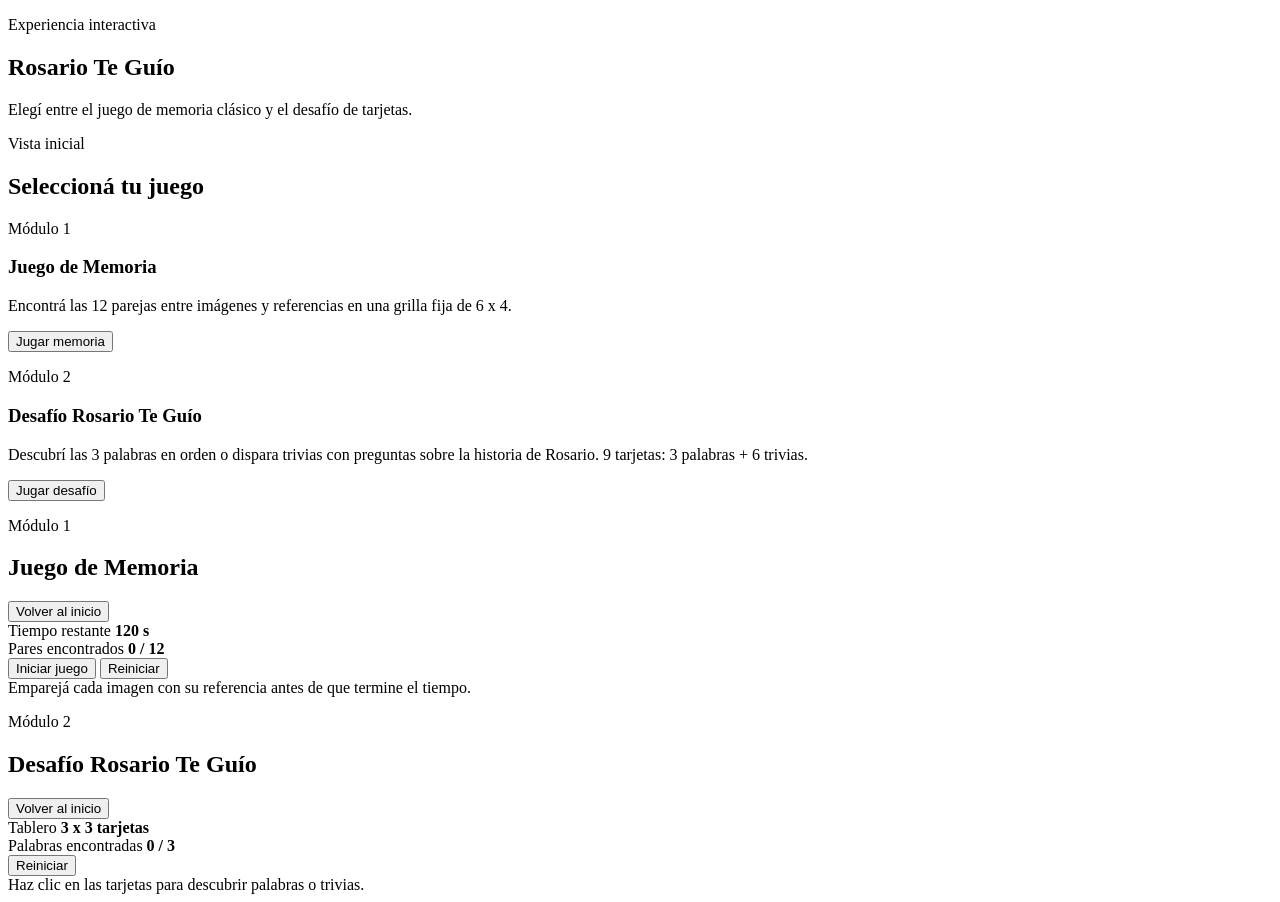
==== index.html @ 67d880b8 "Mini arreglo" ====
<!DOCTYPE html>
<html lang="es">
<head>
    <meta charset="UTF-8">
    <meta name="viewport" content="width=device-width, initial-scale=1.0">
    <meta
        name="description"
        content="Juego de memoria y desafio de trivias sobre Rosario para jugar desde la web o instalar como app."
    >
    <meta name="theme-color" content="#0b5ea8">
    <meta name="mobile-web-app-capable" content="yes">
    <meta name="apple-mobile-web-app-capable" content="yes">
    <meta name="apple-mobile-web-app-status-bar-style" content="default">
    <meta name="apple-mobile-web-app-title" content="Rosario Te Guio">
    <meta name="application-name" content="Rosario Te Guio">
    <meta name="msapplication-TileColor" content="#0b5ea8">
    <meta name="msapplication-TileImage" content="Favicon/ms-icon-144x144.png">
    <title>Rosario Te Guío | Juegos</title>
    <link rel="manifest" href="manifest.json">
    <link rel="icon" href="Favicon/favicon.ico" sizes="any">
    <link rel="icon" type="image/png" sizes="32x32" href="Favicon/favicon-32x32.png">
    <link rel="icon" type="image/png" sizes="16x16" href="Favicon/favicon-16x16.png">
    <link rel="icon" type="image/png" sizes="192x192" href="Favicon/android-icon-192x192.png">
    <link rel="apple-touch-icon" sizes="180x180" href="Favicon/apple-icon-180x180.png">
    <link rel="stylesheet" href="style.css">
</head>
<body>
    <main class="app-shell">
        <section class="hero">
            <p class="eyebrow">Experiencia interactiva</p>
            <h1>Rosario Te Guío</h1>
            <p class="hero-copy">
                Elegí entre el juego de memoria clásico y el desafío de tarjetas.
            </p>
        </section>

        <section id="home-view" class="view view--active" aria-labelledby="home-title">
            <div class="section-heading">
                <div>
                    <p class="section-kicker">Vista inicial</p>
                    <h2 id="home-title">Seleccioná tu juego</h2>
                </div>
            </div>

            <div class="mode-grid">
                <article class="mode-card">
                    <p class="mode-card__tag">Módulo 1</p>
                    <h3>Juego de Memoria</h3>
                    <p>
                        Encontrá las 12 parejas entre imágenes y referencias en una grilla fija de 6 x 4.
                    </p>
                    <button class="primary-button" type="button" data-open-view="memory-view">
                        Jugar memoria
                    </button>
                </article>

                <article class="mode-card mode-card--accent">
                    <p class="mode-card__tag">Módulo 2</p>
                    <h3>Desafío Rosario Te Guío</h3>
                    <p>
                        Descubrí las 3 palabras en orden o dispara trivias con preguntas sobre la historia
                        de Rosario. 9 tarjetas: 3 palabras + 6 trivias.
                    </p>
                    <button class="primary-button" type="button" data-open-view="challenge-view">
                        Jugar desafío
                    </button>
                </article>
            </div>
        </section>

        <section id="memory-view" class="view" aria-labelledby="memory-title">
            <div class="section-heading">
                <div>
                    <p class="section-kicker">Módulo 1</p>
                    <h2 id="memory-title">Juego de Memoria</h2>
                </div>
                <button class="ghost-button" type="button" data-open-view="home-view">
                    Volver al inicio
                </button>
            </div>

            <div class="panel panel--status">
                <div class="status-chip">
                    <span>Tiempo restante</span>
                    <strong id="memory-time">120 s</strong>
                </div>
                <div class="status-chip">
                    <span>Pares encontrados</span>
                    <strong id="memory-progress">0 / 12</strong>
                </div>
                <div class="action-row">
                    <button id="memory-start-btn" class="primary-button" type="button">Iniciar juego</button>
                    <button id="memory-reset-btn" class="secondary-button" type="button">Reiniciar</button>
                </div>
            </div>

            <div id="memory-feedback" class="notice notice--neutral" aria-live="polite">
                Emparejá cada imagen con su referencia antes de que termine el tiempo.
            </div>

            <div id="memory-board" class="board board--memory" aria-live="polite"></div>
        </section>

        <section id="challenge-view" class="view" aria-labelledby="challenge-title">
            <div class="section-heading">
                <div>
                    <p class="section-kicker">Módulo 2</p>
                    <h2 id="challenge-title">Desafío Rosario Te Guío</h2>
                </div>
                <button class="ghost-button" type="button" data-open-view="home-view">
                    Volver al inicio
                </button>
            </div>

            <div class="panel panel--status">
                <div class="status-chip">
                    <span>Tablero</span>
                    <strong>3 x 3 tarjetas</strong>
                </div>
                <div class="status-chip">
                    <span>Palabras encontradas</span>
                    <strong id="challenge-word-count">0 / 3</strong>
                </div>
                <div class="action-row">
                    <button id="challenge-reset-btn" class="secondary-button" type="button">Reiniciar</button>
                </div>
            </div>

            <div id="challenge-feedback" class="notice notice--neutral" aria-live="polite">
                Haz clic en las tarjetas para descubrir palabras o trivias.
            </div>

            <div id="challenge-board" class="board board--challenge" aria-live="polite"></div>
        </section>
    </main>

    <script src="script.js"></script>
</body>
</html>
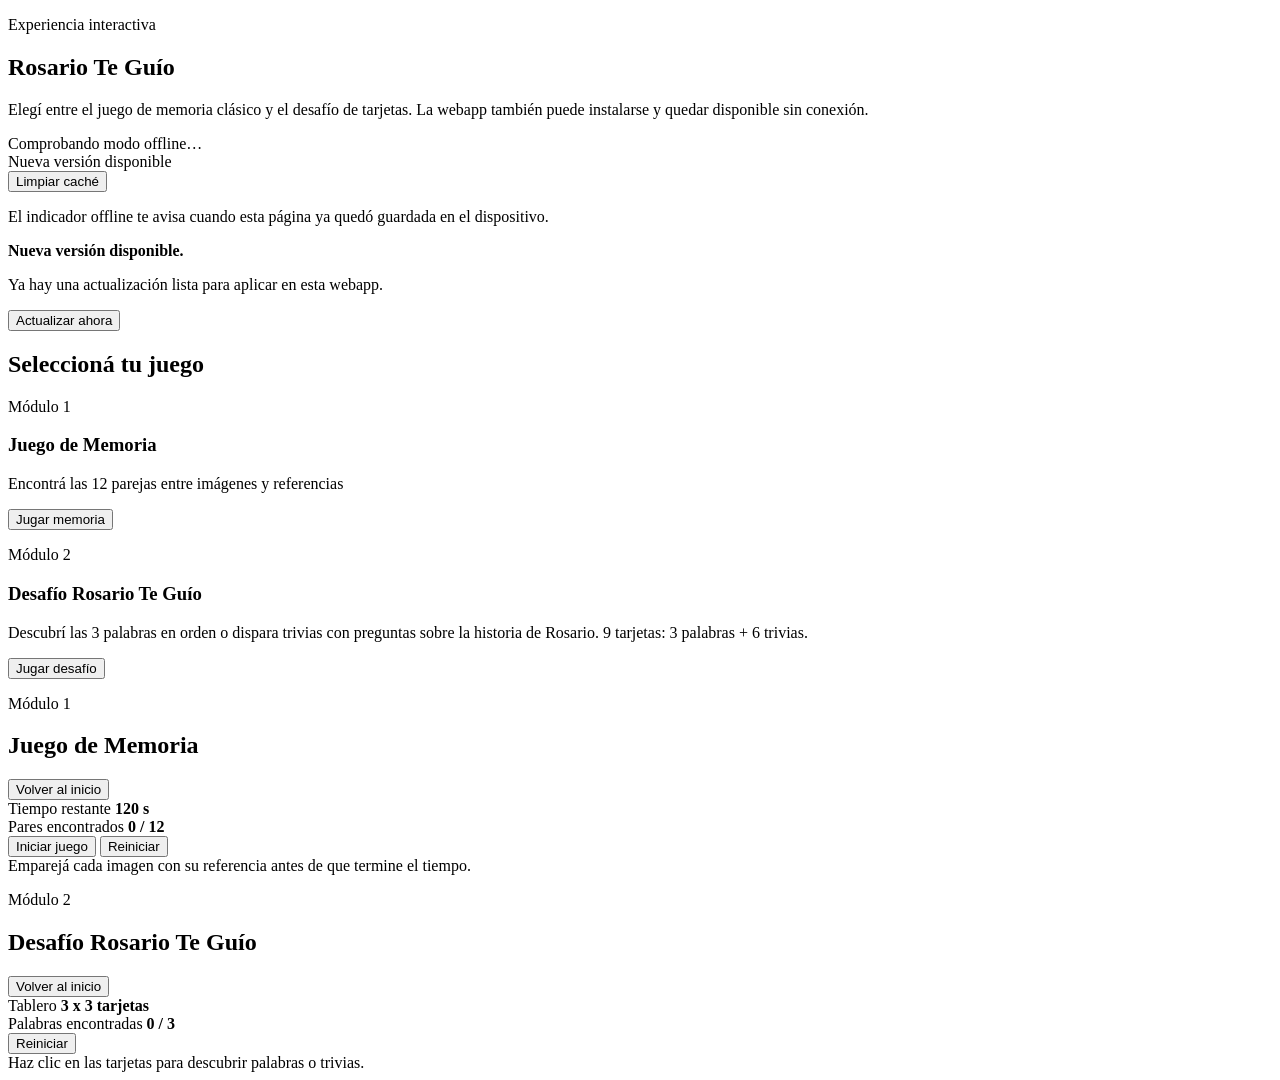
==== commit dc3f8555: ""Vista inicial" eliminado + (sw +1)" ====
--- a/index.html
+++ b/index.html
@@ -5,23 +5,22 @@
     <meta name="viewport" content="width=device-width, initial-scale=1.0">
     <meta
         name="description"
-        content="Juego de memoria y desafio de trivias sobre Rosario para jugar desde la web o instalar como app."
+        content="Juego de memoria y desafío de trivias sobre Rosario para jugar desde la web o instalar como app."
     >
     <meta name="theme-color" content="#0b5ea8">
     <meta name="mobile-web-app-capable" content="yes">
     <meta name="apple-mobile-web-app-capable" content="yes">
     <meta name="apple-mobile-web-app-status-bar-style" content="default">
-    <meta name="apple-mobile-web-app-title" content="Rosario Te Guio">
-    <meta name="application-name" content="Rosario Te Guio">
+    <meta name="apple-mobile-web-app-title" content="Rosario Te Guío">
+    <meta name="application-name" content="Rosario Te Guío">
     <meta name="msapplication-TileColor" content="#0b5ea8">
-    <meta name="msapplication-TileImage" content="Favicon/ms-icon-144x144.png">
+    <meta name="msapplication-TileImage" content="android-chrome-192x192.png">
     <title>Rosario Te Guío | Juegos</title>
     <link rel="manifest" href="manifest.json">
-    <link rel="icon" href="Favicon/favicon.ico" sizes="any">
-    <link rel="icon" type="image/png" sizes="32x32" href="Favicon/favicon-32x32.png">
-    <link rel="icon" type="image/png" sizes="16x16" href="Favicon/favicon-16x16.png">
-    <link rel="icon" type="image/png" sizes="192x192" href="Favicon/android-icon-192x192.png">
-    <link rel="apple-touch-icon" sizes="180x180" href="Favicon/apple-icon-180x180.png">
+    <link rel="icon" href="favicon.ico" sizes="any">
+    <link rel="icon" type="image/png" sizes="192x192" href="android-chrome-192x192.png">
+    <link rel="icon" type="image/png" sizes="512x512" href="android-chrome-512x512.png">
+    <link rel="apple-touch-icon" sizes="180x180" href="apple-touch-icon.png">
     <link rel="stylesheet" href="style.css">
 </head>
 <body>
@@ -31,13 +30,50 @@
             <h1>Rosario Te Guío</h1>
             <p class="hero-copy">
                 Elegí entre el juego de memoria clásico y el desafío de tarjetas.
+                La webapp también puede instalarse y quedar disponible sin conexión.
+            </p>
+
+            <div class="hero-toolbar">
+                <div class="status-pills" aria-live="polite">
+                    <div id="offline-status" class="status-pill status-pill--pending">
+                        <span class="status-pill__icon" aria-hidden="true"></span>
+                        <span id="offline-status-label">Comprobando modo offline…</span>
+                    </div>
+                    <div id="update-status" class="status-pill status-pill--neutral is-hidden">
+                        <span class="status-pill__icon" aria-hidden="true"></span>
+                        <span id="update-status-label">Nueva versión disponible</span>
+                    </div>
+                </div>
+
+                <div class="hero-actions">
+                    <button id="clear-cache-btn" class="ghost-button" type="button">
+                        Limpiar caché
+                    </button>
+                </div>
+            </div>
+
+            <p id="cache-feedback" class="hero-actions__hint" aria-live="polite">
+                El indicador offline te avisa cuando esta página ya quedó guardada en el dispositivo.
             </p>
         </section>
+
+        <div id="update-banner" class="notice notice--warning is-hidden" aria-live="polite">
+            <div class="update-banner__body">
+                <strong id="update-banner-title">Nueva versión disponible.</strong>
+                <p id="update-banner-text">
+                    Ya hay una actualización lista para aplicar en esta webapp.
+                </p>
+            </div>
+            <div class="update-banner__actions">
+                <button id="update-app-btn" class="secondary-button" type="button">
+                    Actualizar ahora
+                </button>
+            </div>
+        </div>
 
         <section id="home-view" class="view view--active" aria-labelledby="home-title">
             <div class="section-heading">
                 <div>
-                    <p class="section-kicker">Vista inicial</p>
                     <h2 id="home-title">Seleccioná tu juego</h2>
                 </div>
             </div>
@@ -47,7 +83,7 @@
                     <p class="mode-card__tag">Módulo 1</p>
                     <h3>Juego de Memoria</h3>
                     <p>
-                        Encontrá las 12 parejas entre imágenes y referencias en una grilla fija de 6 x 4.
+                        Encontrá las 12 parejas entre imágenes y referencias
                     </p>
                     <button class="primary-button" type="button" data-open-view="memory-view">
                         Jugar memoria
@@ -136,4 +172,4 @@
 
     <script src="script.js"></script>
 </body>
-</html>+</html>
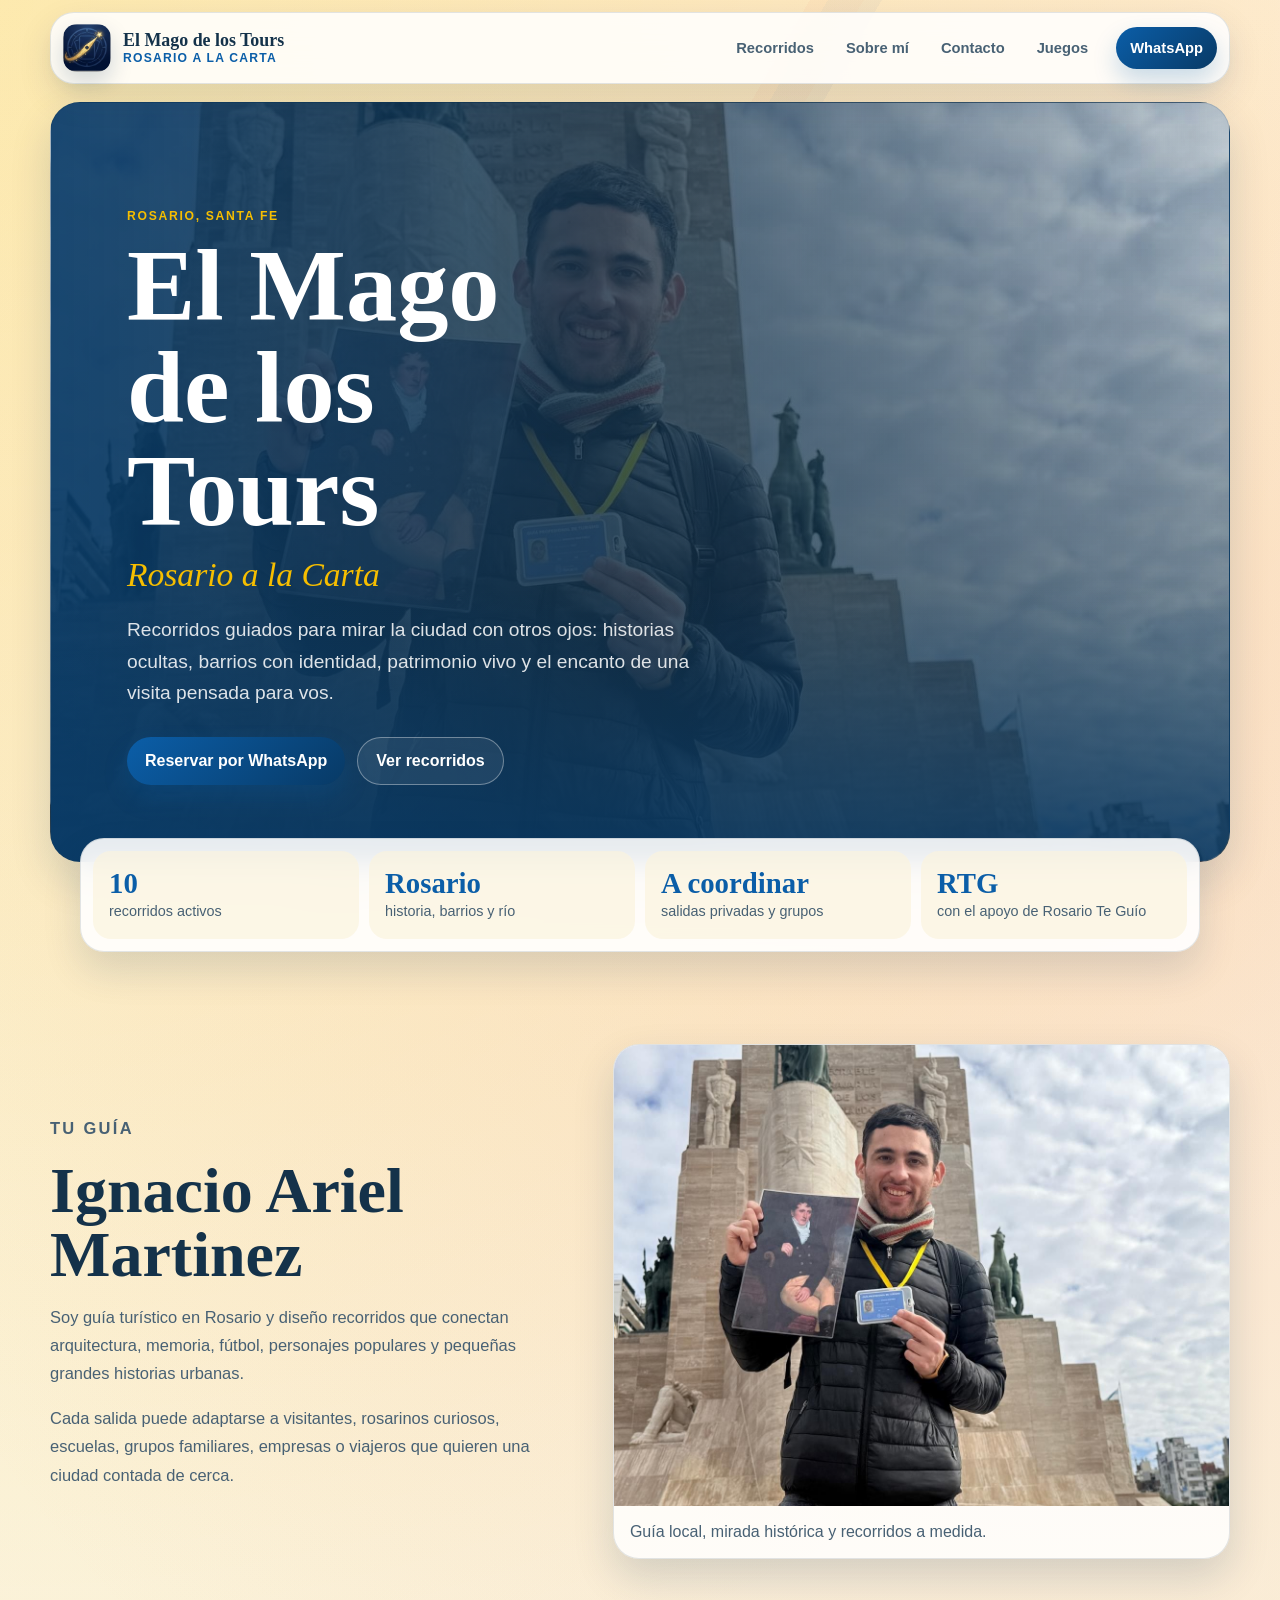
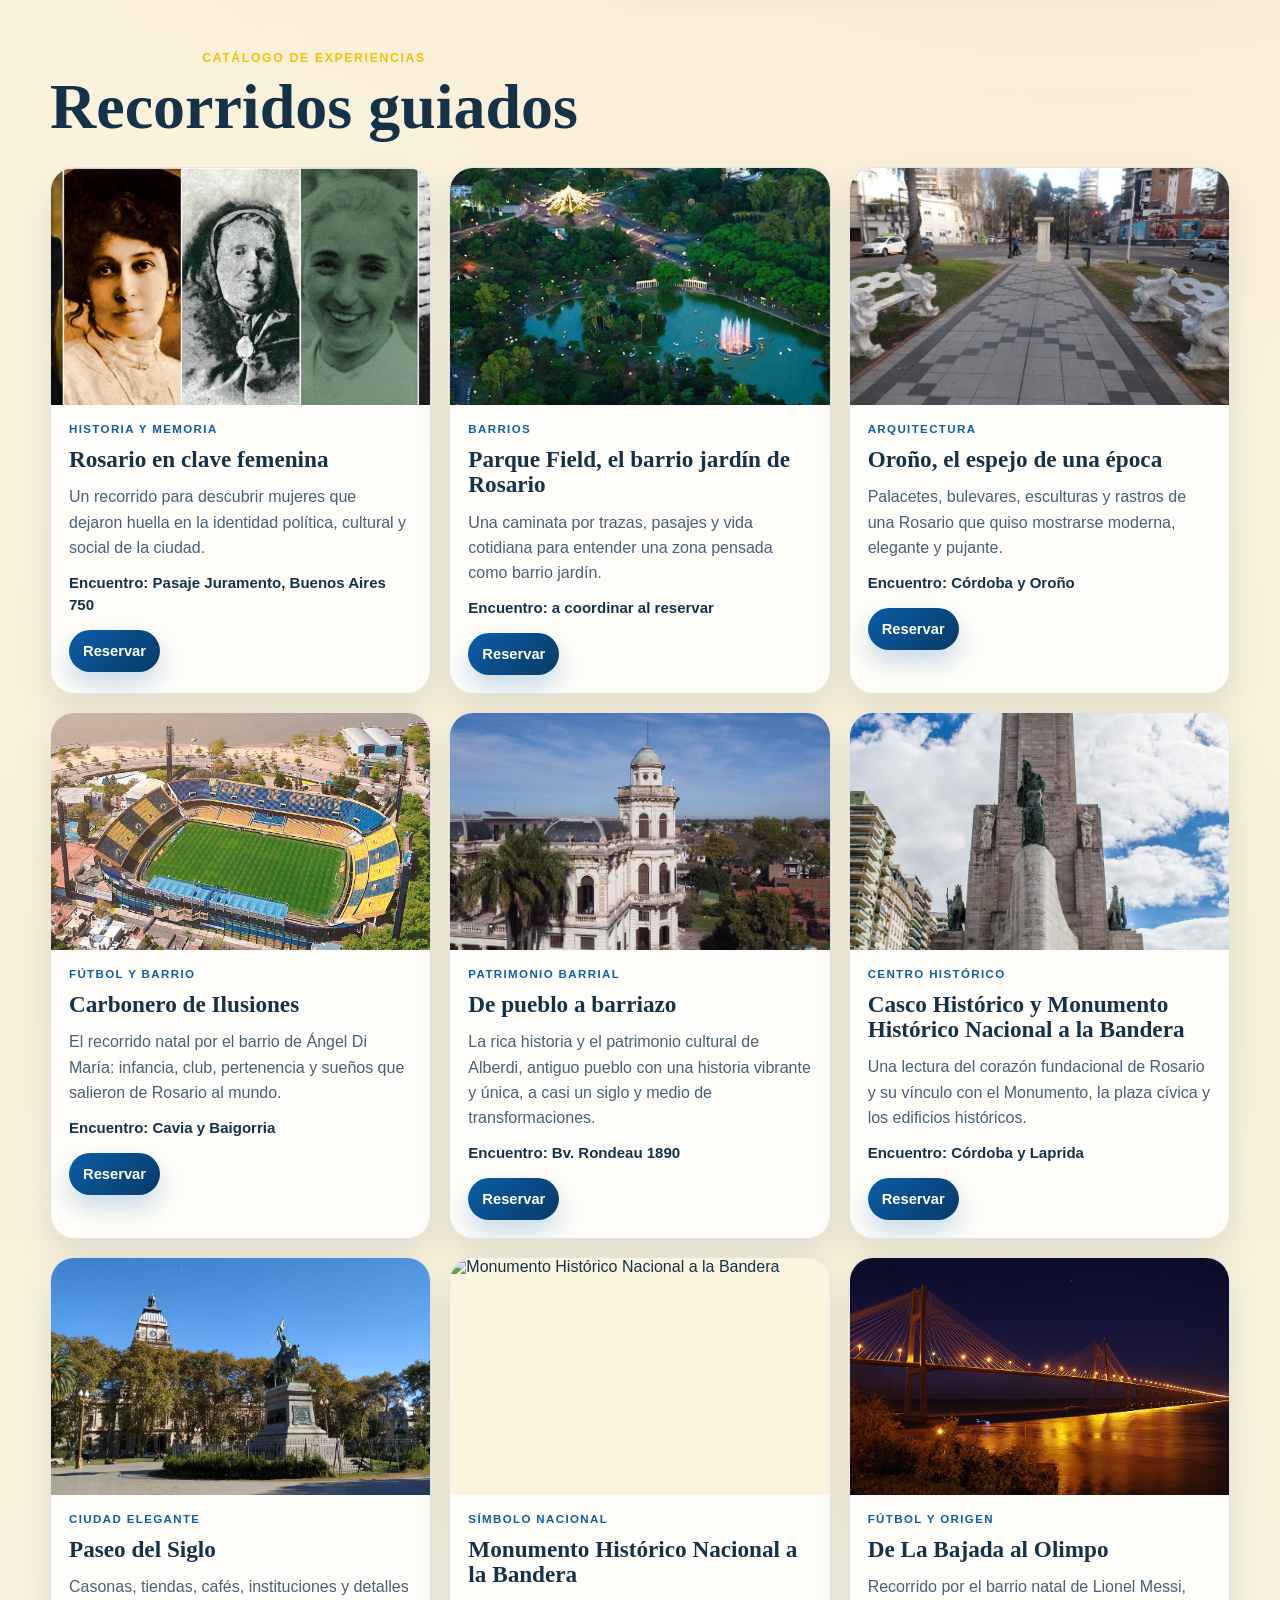
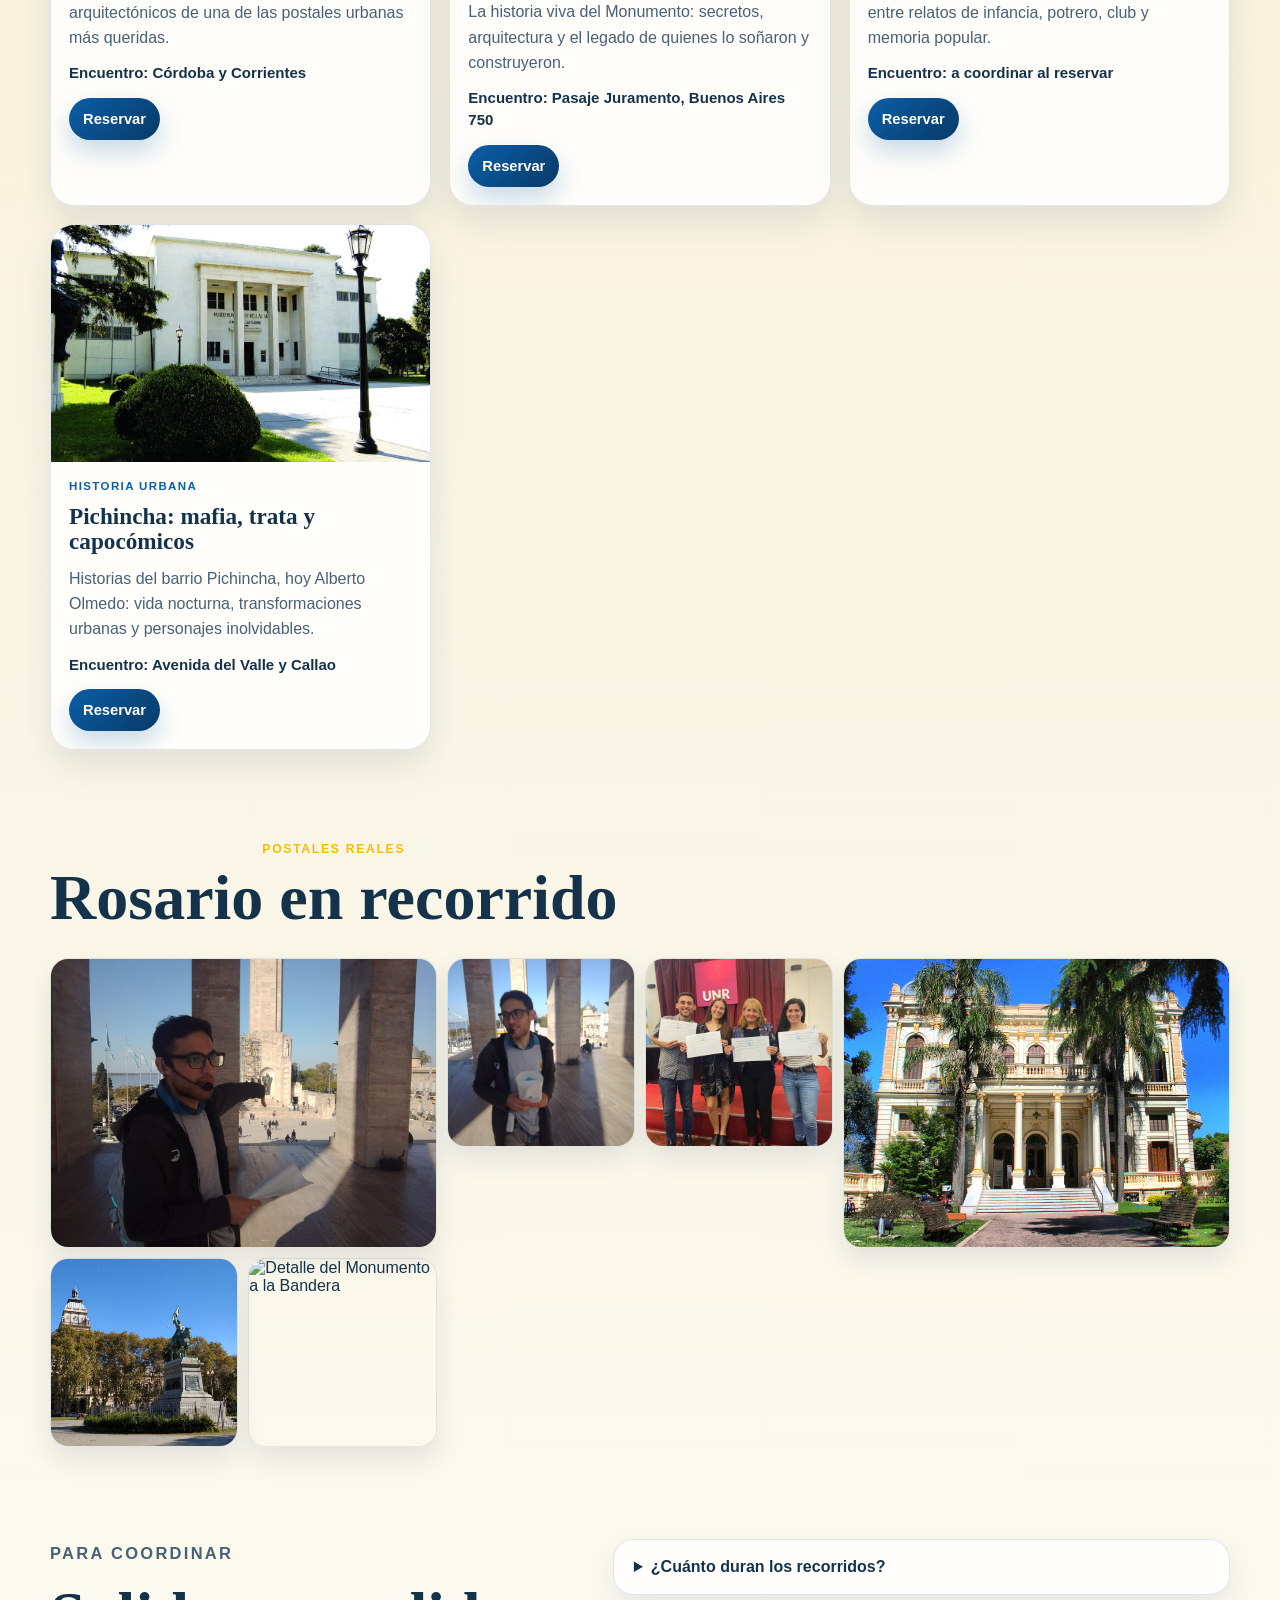
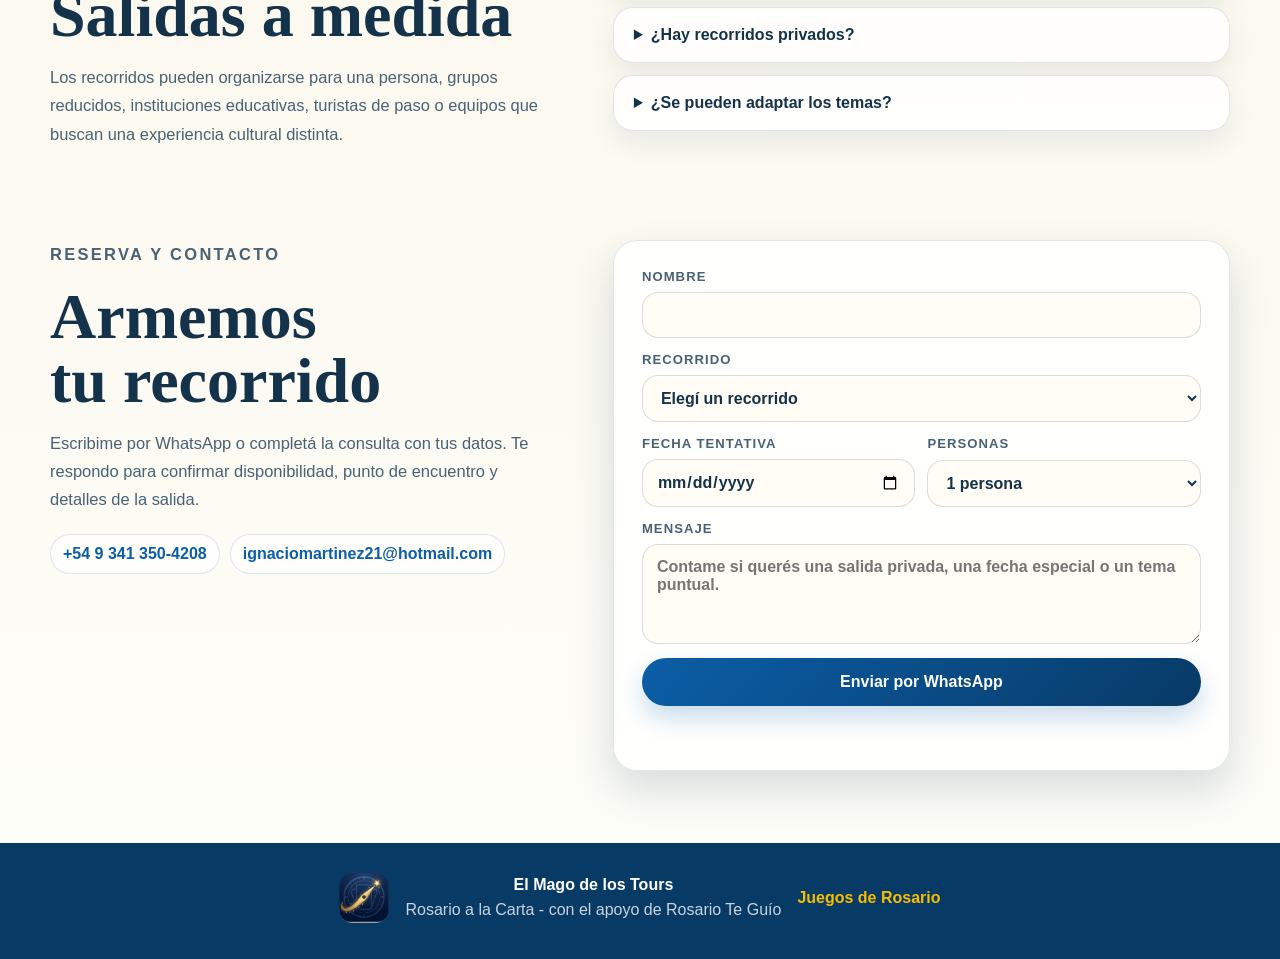
==== commit 904ea778: "Página de recorridos" ====
--- a/index.html
+++ b/index.html
@@ -5,171 +5,367 @@
     <meta name="viewport" content="width=device-width, initial-scale=1.0">
     <meta
         name="description"
-        content="Juego de memoria y desafío de trivias sobre Rosario para jugar desde la web o instalar como app."
+        content="Recorridos guiados por Rosario con Ignacio Ariel Martinez. Historia, barrios, Monumento a la Bandera y experiencias a la carta."
     >
     <meta name="theme-color" content="#0b5ea8">
-    <meta name="mobile-web-app-capable" content="yes">
-    <meta name="apple-mobile-web-app-capable" content="yes">
-    <meta name="apple-mobile-web-app-status-bar-style" content="default">
-    <meta name="apple-mobile-web-app-title" content="Rosario Te Guío">
-    <meta name="application-name" content="Rosario Te Guío">
-    <meta name="msapplication-TileColor" content="#0b5ea8">
-    <meta name="msapplication-TileImage" content="android-chrome-192x192.png">
-    <title>Rosario Te Guío | Juegos</title>
-    <link rel="manifest" href="manifest.json">
+    <meta name="application-name" content="El Mago de los Tours">
+    <meta name="apple-mobile-web-app-title" content="El Mago de los Tours">
+    <title>El Mago de los Tours | Rosario a la Carta</title>
     <link rel="icon" href="favicon.ico" sizes="any">
     <link rel="icon" type="image/png" sizes="192x192" href="android-chrome-192x192.png">
     <link rel="icon" type="image/png" sizes="512x512" href="android-chrome-512x512.png">
     <link rel="apple-touch-icon" sizes="180x180" href="apple-touch-icon.png">
     <link rel="stylesheet" href="style.css">
 </head>
-<body>
-    <main class="app-shell">
-        <section class="hero">
-            <p class="eyebrow">Experiencia interactiva</p>
-            <h1>Rosario Te Guío</h1>
-            <p class="hero-copy">
-                Elegí entre el juego de memoria clásico y el desafío de tarjetas.
-                La webapp también puede instalarse y quedar disponible sin conexión.
-            </p>
-
-            <div class="hero-toolbar">
-                <div class="status-pills" aria-live="polite">
-                    <div id="offline-status" class="status-pill status-pill--pending">
-                        <span class="status-pill__icon" aria-hidden="true"></span>
-                        <span id="offline-status-label">Comprobando modo offline…</span>
-                    </div>
-                    <div id="update-status" class="status-pill status-pill--neutral is-hidden">
-                        <span class="status-pill__icon" aria-hidden="true"></span>
-                        <span id="update-status-label">Nueva versión disponible</span>
-                    </div>
+<body class="tour-site">
+    <header class="site-header" id="inicio">
+        <a class="brand-mark" href="#inicio" aria-label="El Mago de los Tours">
+            <img src="Logos/LogoGemini.png" alt="">
+            <span>
+                <strong>El Mago de los Tours</strong>
+                <small>Rosario a la Carta</small>
+            </span>
+        </a>
+
+        <nav class="site-nav" aria-label="Navegación principal">
+            <a href="#recorridos">Recorridos</a>
+            <a href="#sobre-mi">Sobre mí</a>
+            <a href="#contacto">Contacto</a>
+            <a href="juegos.html">Juegos</a>
+        </nav>
+
+        <a class="site-button site-button--small" href="https://wa.me/5493413504208?text=Hola%20Ignacio%2C%20quiero%20consultar%20por%20un%20recorrido%20guiado%20en%20Rosario." target="_blank" rel="noopener">
+            WhatsApp
+        </a>
+    </header>
+
+    <main>
+        <section class="tour-hero" aria-labelledby="hero-title">
+            <div class="tour-hero__content">
+                <p class="site-eyebrow">Rosario, Santa Fe</p>
+                <h1 id="hero-title">El Mago de los Tours</h1>
+                <p class="tour-hero__subtitle">Rosario a la Carta</p>
+                <p class="tour-hero__copy">
+                    Recorridos guiados para mirar la ciudad con otros ojos: historias ocultas,
+                    barrios con identidad, patrimonio vivo y el encanto de una visita pensada para vos.
+                </p>
+                <div class="tour-hero__actions">
+                    <a class="site-button" href="https://wa.me/5493413504208?text=Hola%20Ignacio%2C%20quiero%20consultar%20por%20un%20recorrido%20guiado%20en%20Rosario." target="_blank" rel="noopener">
+                        Reservar por WhatsApp
+                    </a>
+                    <a class="site-button site-button--ghost" href="#recorridos">Ver recorridos</a>
                 </div>
-
-                <div class="hero-actions">
-                    <button id="clear-cache-btn" class="ghost-button" type="button">
-                        Limpiar caché
-                    </button>
+            </div>
+        </section>
+
+        <section class="quick-strip" aria-label="Datos principales">
+            <div>
+                <strong>10</strong>
+                <span>recorridos activos</span>
+            </div>
+            <div>
+                <strong>Rosario</strong>
+                <span>historia, barrios y río</span>
+            </div>
+            <div>
+                <strong>A coordinar</strong>
+                <span>salidas privadas y grupos</span>
+            </div>
+            <div>
+                <strong>RTG</strong>
+                <span>con el apoyo de Rosario Te Guío</span>
+            </div>
+        </section>
+
+        <section class="site-section intro-section" id="sobre-mi" aria-labelledby="about-title">
+            <div class="section-copy">
+                <p class="site-eyebrow">Tu guía</p>
+                <h2 id="about-title">Ignacio Ariel Martinez</h2>
+                <p>
+                    Soy guía turístico en Rosario y diseño recorridos que conectan arquitectura,
+                    memoria, fútbol, personajes populares y pequeñas grandes historias urbanas.
+                </p>
+                <p>
+                    Cada salida puede adaptarse a visitantes, rosarinos curiosos, escuelas,
+                    grupos familiares, empresas o viajeros que quieren una ciudad contada de cerca.
+                </p>
+            </div>
+            <figure class="portrait-frame">
+                <img src="Fotos%20sobre%20m%C3%AD/photo_2026-06-01_16-43-19.jpg" alt="Ignacio Ariel Martinez frente al Monumento a la Bandera">
+                <figcaption>Guía local, mirada histórica y recorridos a medida.</figcaption>
+            </figure>
+        </section>
+
+        <section class="site-section" id="recorridos" aria-labelledby="tours-title">
+            <div class="section-heading section-heading--centered">
+                <p class="site-eyebrow">Catálogo de experiencias</p>
+                <h2 id="tours-title">Recorridos guiados</h2>
+            </div>
+
+            <div class="tour-grid">
+                <article class="tour-card">
+                    <img src="Recorridos/Rosario%20en%20clave%20femenina.png" alt="Retratos de mujeres históricas de Rosario">
+                    <div class="tour-card__body">
+                        <p class="tour-card__tag">Historia y memoria</p>
+                        <h3>Rosario en clave femenina</h3>
+                        <p>Un recorrido para descubrir mujeres que dejaron huella en la identidad política, cultural y social de la ciudad.</p>
+                        <span>Encuentro: Pasaje Juramento, Buenos Aires 750</span>
+                        <button class="site-button site-button--small" type="button" data-whatsapp-tour="Rosario en clave femenina">Reservar</button>
+                    </div>
+                </article>
+
+                <article class="tour-card">
+                    <img src="independencia.jpg" alt="Espacio verde de Rosario">
+                    <div class="tour-card__body">
+                        <p class="tour-card__tag">Barrios</p>
+                        <h3>Parque Field, el barrio jardín de Rosario</h3>
+                        <p>Una caminata por trazas, pasajes y vida cotidiana para entender una zona pensada como barrio jardín.</p>
+                        <span>Encuentro: a coordinar al reservar</span>
+                        <button class="site-button site-button--small" type="button" data-whatsapp-tour="Parque Field, el barrio jardín de Rosario">Reservar</button>
+                    </div>
+                </article>
+
+                <article class="tour-card">
+                    <img src="Recorridos/Boulevar%20Oro%C3%B1o.JPG" alt="Bulevar Oroño en Rosario">
+                    <div class="tour-card__body">
+                        <p class="tour-card__tag">Arquitectura</p>
+                        <h3>Oroño, el espejo de una época</h3>
+                        <p>Palacetes, bulevares, esculturas y rastros de una Rosario que quiso mostrarse moderna, elegante y pujante.</p>
+                        <span>Encuentro: Córdoba y Oroño</span>
+                        <button class="site-button site-button--small" type="button" data-whatsapp-tour="Oroño, el espejo de una época">Reservar</button>
+                    </div>
+                </article>
+
+                <article class="tour-card">
+                    <img src="gigante.png" alt="Estadio Gigante de Arroyito">
+                    <div class="tour-card__body">
+                        <p class="tour-card__tag">Fútbol y barrio</p>
+                        <h3>Carbonero de Ilusiones</h3>
+                        <p>El recorrido natal por el barrio de Ángel Di María: infancia, club, pertenencia y sueños que salieron de Rosario al mundo.</p>
+                        <span>Encuentro: Cavia y Baigorria</span>
+                        <button class="site-button site-button--small" type="button" data-whatsapp-tour="Carbonero de Ilusiones">Reservar</button>
+                    </div>
+                </article>
+
+                <article class="tour-card">
+                    <img src="Recorridos/Villa%20Hortensia%20-%20Barrio%20Alberdi.jpg" alt="Villa Hortensia en barrio Alberdi">
+                    <div class="tour-card__body">
+                        <p class="tour-card__tag">Patrimonio barrial</p>
+                        <h3>De pueblo a barriazo</h3>
+                        <p>La rica historia y el patrimonio cultural de Alberdi, antiguo pueblo con una historia vibrante y única, a casi un siglo y medio de transformaciones.</p>
+                        <span>Encuentro: Bv. Rondeau 1890</span>
+                        <button class="site-button site-button--small" type="button" data-whatsapp-tour="De pueblo a barriazo">Reservar</button>
+                    </div>
+                </article>
+
+                <article class="tour-card">
+                    <img src="monumento.jpg" alt="Monumento Nacional a la Bandera">
+                    <div class="tour-card__body">
+                        <p class="tour-card__tag">Centro histórico</p>
+                        <h3>Casco Histórico y Monumento Histórico Nacional a la Bandera</h3>
+                        <p>Una lectura del corazón fundacional de Rosario y su vínculo con el Monumento, la plaza cívica y los edificios históricos.</p>
+                        <span>Encuentro: Córdoba y Laprida</span>
+                        <button class="site-button site-button--small" type="button" data-whatsapp-tour="Casco Histórico y Monumento Histórico Nacional a la Bandera">Reservar</button>
+                    </div>
+                </article>
+
+                <article class="tour-card">
+                    <img src="Recorridos/Paseo%20del%20Siglo%20II.jpeg" alt="Paseo del Siglo en Rosario">
+                    <div class="tour-card__body">
+                        <p class="tour-card__tag">Ciudad elegante</p>
+                        <h3>Paseo del Siglo</h3>
+                        <p>Casonas, tiendas, cafés, instituciones y detalles arquitectónicos de una de las postales urbanas más queridas.</p>
+                        <span>Encuentro: Córdoba y Corrientes</span>
+                        <button class="site-button site-button--small" type="button" data-whatsapp-tour="Paseo del Siglo">Reservar</button>
+                    </div>
+                </article>
+
+                <article class="tour-card">
+                    <img src="Recorridos/Patria%20Abanderada%20-%20Monumento%20Hist%C3%B3rico%20Nacional%20a%20la%20Bandera.png" alt="Monumento Histórico Nacional a la Bandera">
+                    <div class="tour-card__body">
+                        <p class="tour-card__tag">Símbolo nacional</p>
+                        <h3>Monumento Histórico Nacional a la Bandera</h3>
+                        <p>La historia viva del Monumento: secretos, arquitectura y el legado de quienes lo soñaron y construyeron.</p>
+                        <span>Encuentro: Pasaje Juramento, Buenos Aires 750</span>
+                        <button class="site-button site-button--small" type="button" data-whatsapp-tour="Monumento Histórico Nacional a la Bandera">Reservar</button>
+                    </div>
+                </article>
+
+                <article class="tour-card">
+                    <img src="puente.jpg" alt="Vista del río Paraná y Rosario">
+                    <div class="tour-card__body">
+                        <p class="tour-card__tag">Fútbol y origen</p>
+                        <h3>De La Bajada al Olimpo</h3>
+                        <p>Recorrido por el barrio natal de Lionel Messi, entre relatos de infancia, potrero, club y memoria popular.</p>
+                        <span>Encuentro: a coordinar al reservar</span>
+                        <button class="site-button site-button--small" type="button" data-whatsapp-tour="De La Bajada al Olimpo">Reservar</button>
+                    </div>
+                </article>
+
+                <article class="tour-card">
+                    <img src="castagnino.jpg" alt="Arquitectura patrimonial de Rosario">
+                    <div class="tour-card__body">
+                        <p class="tour-card__tag">Historia urbana</p>
+                        <h3>Pichincha: mafia, trata y capocómicos</h3>
+                        <p>Historias del barrio Pichincha, hoy Alberto Olmedo: vida nocturna, transformaciones urbanas y personajes inolvidables.</p>
+                        <span>Encuentro: Avenida del Valle y Callao</span>
+                        <button class="site-button site-button--small" type="button" data-whatsapp-tour="Pichincha: mafia, trata y capocómicos">Reservar</button>
+                    </div>
+                </article>
+            </div>
+        </section>
+
+        <section class="site-section gallery-section" aria-labelledby="gallery-title">
+            <div class="section-heading section-heading--centered">
+                <p class="site-eyebrow">Postales reales</p>
+                <h2 id="gallery-title">Rosario en recorrido</h2>
+            </div>
+            <div class="gallery-grid">
+                <img src="Fotos%20Monumento%20donde%20estoy%20yo/1.jpeg" alt="Ignacio guiando en el Monumento a la Bandera">
+                <img src="Fotos%20Monumento%20donde%20estoy%20yo/2.jpeg" alt="Ignacio durante un recorrido en el Monumento">
+                <img src="Fotos%20sobre%20m%C3%AD/Recibia%20de%20G%C3%BA%C3%ADa%20Tur%C3%ADstico%20de%20la%20provincia%20de%20Santa%20Fe.webp" alt="Ignacio recibiendo su certificación de guía turístico">
+                <img src="Recorridos/Villa%20Hortensia%202%20-%20Barrio%20Alberdi.jpg" alt="Villa Hortensia desde el aire">
+                <img src="Recorridos/Paseo%20del%20Siglo%20II.jpeg" alt="Plaza y patrimonio del Paseo del Siglo">
+                <img src="Recorridos/Patria%20Abanderada%20-%20Monumento%20Hist%C3%B3rico%20Nacional%20a%20la%20Bandera.png" alt="Detalle del Monumento a la Bandera">
+            </div>
+        </section>
+
+        <section class="site-section info-section" aria-labelledby="faq-title">
+            <div class="section-copy">
+                <p class="site-eyebrow">Para coordinar</p>
+                <h2 id="faq-title">Salidas a medida</h2>
+                <p>
+                    Los recorridos pueden organizarse para una persona, grupos reducidos,
+                    instituciones educativas, turistas de paso o equipos que buscan una experiencia cultural distinta.
+                </p>
+            </div>
+            <div class="faq-list">
+                <details>
+                    <summary>¿Cuánto duran los recorridos?</summary>
+                    <p>La duración se coordina según el recorrido, el grupo y el ritmo de la salida.</p>
+                </details>
+                <details>
+                    <summary>¿Hay recorridos privados?</summary>
+                    <p>Sí. Se pueden armar propuestas privadas, grupales o institucionales.</p>
+                </details>
+                <details>
+                    <summary>¿Se pueden adaptar los temas?</summary>
+                    <p>Sí. La propuesta puede enfocarse en historia, arquitectura, fútbol, patrimonio, barrios o identidad rosarina.</p>
+                </details>
+            </div>
+        </section>
+
+        <section class="site-section contact-section" id="contacto" aria-labelledby="contact-title">
+            <div class="section-copy">
+                <p class="site-eyebrow">Reserva y contacto</p>
+                <h2 id="contact-title">Armemos tu recorrido</h2>
+                <p>
+                    Escribime por WhatsApp o completá la consulta con tus datos. Te respondo para confirmar disponibilidad,
+                    punto de encuentro y detalles de la salida.
+                </p>
+                <div class="contact-links">
+                    <a href="tel:+5493413504208">+54 9 341 350-4208</a>
+                    <a href="mailto:ignaciomartinez21@hotmail.com">ignaciomartinez21@hotmail.com</a>
                 </div>
             </div>
 
-            <p id="cache-feedback" class="hero-actions__hint" aria-live="polite">
-                El indicador offline te avisa cuando esta página ya quedó guardada en el dispositivo.
-            </p>
-        </section>
-
-        <div id="update-banner" class="notice notice--warning is-hidden" aria-live="polite">
-            <div class="update-banner__body">
-                <strong id="update-banner-title">Nueva versión disponible.</strong>
-                <p id="update-banner-text">
-                    Ya hay una actualización lista para aplicar en esta webapp.
-                </p>
-            </div>
-            <div class="update-banner__actions">
-                <button id="update-app-btn" class="secondary-button" type="button">
-                    Actualizar ahora
-                </button>
-            </div>
-        </div>
-
-        <section id="home-view" class="view view--active" aria-labelledby="home-title">
-            <div class="section-heading">
-                <div>
-                    <h2 id="home-title">Seleccioná tu juego</h2>
+            <form class="booking-form" id="booking-form">
+                <label>
+                    Nombre
+                    <input id="booking-name" name="name" type="text" autocomplete="name" required>
+                </label>
+                <label>
+                    Recorrido
+                    <select id="booking-tour" name="tour" required>
+                        <option value="">Elegí un recorrido</option>
+                        <option>Rosario en clave femenina</option>
+                        <option>Parque Field, el barrio jardín de Rosario</option>
+                        <option>Oroño, el espejo de una época</option>
+                        <option>Carbonero de Ilusiones</option>
+                        <option>De pueblo a barriazo</option>
+                        <option>Casco Histórico y Monumento Histórico Nacional a la Bandera</option>
+                        <option>Paseo del Siglo</option>
+                        <option>Monumento Histórico Nacional a la Bandera</option>
+                        <option>De La Bajada al Olimpo</option>
+                        <option>Pichincha: mafia, trata y capocómicos</option>
+                    </select>
+                </label>
+                <div class="form-row">
+                    <label>
+                        Fecha tentativa
+                        <input id="booking-date" name="date" type="date">
+                    </label>
+                    <label>
+                        Personas
+                        <select id="booking-people" name="people">
+                            <option>1 persona</option>
+                            <option>2 personas</option>
+                            <option>3 a 5 personas</option>
+                            <option>6 a 10 personas</option>
+                            <option>Más de 10 personas</option>
+                        </select>
+                    </label>
                 </div>
-            </div>
-
-            <div class="mode-grid">
-                <article class="mode-card">
-                    <p class="mode-card__tag">Módulo 1</p>
-                    <h3>Juego de Memoria</h3>
-                    <p>
-                        Encontrá las 12 parejas entre imágenes y referencias
-                    </p>
-                    <button class="primary-button" type="button" data-open-view="memory-view">
-                        Jugar memoria
-                    </button>
-                </article>
-
-                <article class="mode-card mode-card--accent">
-                    <p class="mode-card__tag">Módulo 2</p>
-                    <h3>Desafío Rosario Te Guío</h3>
-                    <p>
-                        Descubrí las 3 palabras en orden o dispara trivias con preguntas sobre la historia
-                        de Rosario. 9 tarjetas: 3 palabras + 6 trivias.
-                    </p>
-                    <button class="primary-button" type="button" data-open-view="challenge-view">
-                        Jugar desafío
-                    </button>
-                </article>
-            </div>
-        </section>
-
-        <section id="memory-view" class="view" aria-labelledby="memory-title">
-            <div class="section-heading">
-                <div>
-                    <p class="section-kicker">Módulo 1</p>
-                    <h2 id="memory-title">Juego de Memoria</h2>
-                </div>
-                <button class="ghost-button" type="button" data-open-view="home-view">
-                    Volver al inicio
-                </button>
-            </div>
-
-            <div class="panel panel--status">
-                <div class="status-chip">
-                    <span>Tiempo restante</span>
-                    <strong id="memory-time">120 s</strong>
-                </div>
-                <div class="status-chip">
-                    <span>Pares encontrados</span>
-                    <strong id="memory-progress">0 / 12</strong>
-                </div>
-                <div class="action-row">
-                    <button id="memory-start-btn" class="primary-button" type="button">Iniciar juego</button>
-                    <button id="memory-reset-btn" class="secondary-button" type="button">Reiniciar</button>
-                </div>
-            </div>
-
-            <div id="memory-feedback" class="notice notice--neutral" aria-live="polite">
-                Emparejá cada imagen con su referencia antes de que termine el tiempo.
-            </div>
-
-            <div id="memory-board" class="board board--memory" aria-live="polite"></div>
-        </section>
-
-        <section id="challenge-view" class="view" aria-labelledby="challenge-title">
-            <div class="section-heading">
-                <div>
-                    <p class="section-kicker">Módulo 2</p>
-                    <h2 id="challenge-title">Desafío Rosario Te Guío</h2>
-                </div>
-                <button class="ghost-button" type="button" data-open-view="home-view">
-                    Volver al inicio
-                </button>
-            </div>
-
-            <div class="panel panel--status">
-                <div class="status-chip">
-                    <span>Tablero</span>
-                    <strong>3 x 3 tarjetas</strong>
-                </div>
-                <div class="status-chip">
-                    <span>Palabras encontradas</span>
-                    <strong id="challenge-word-count">0 / 3</strong>
-                </div>
-                <div class="action-row">
-                    <button id="challenge-reset-btn" class="secondary-button" type="button">Reiniciar</button>
-                </div>
-            </div>
-
-            <div id="challenge-feedback" class="notice notice--neutral" aria-live="polite">
-                Haz clic en las tarjetas para descubrir palabras o trivias.
-            </div>
-
-            <div id="challenge-board" class="board board--challenge" aria-live="polite"></div>
+                <label>
+                    Mensaje
+                    <textarea id="booking-message" name="message" rows="4" placeholder="Contame si querés una salida privada, una fecha especial o un tema puntual."></textarea>
+                </label>
+                <button class="site-button" type="submit">Enviar por WhatsApp</button>
+                <p class="form-feedback" id="form-feedback" aria-live="polite"></p>
+            </form>
         </section>
     </main>
 
-    <script src="script.js"></script>
+    <footer class="site-footer">
+        <img src="Logos/LogoGemini.png" alt="">
+        <p>
+            <strong>El Mago de los Tours</strong><br>
+            Rosario a la Carta - con el apoyo de Rosario Te Guío
+        </p>
+        <a href="juegos.html">Juegos de Rosario</a>
+    </footer>
+
+    <script>
+        const whatsappPhone = "5493413504208";
+
+        function openWhatsapp(message) {
+            const url = `https://wa.me/${whatsappPhone}?text=${encodeURIComponent(message)}`;
+            window.open(url, "_blank", "noopener");
+        }
+
+        document.querySelectorAll("[data-whatsapp-tour]").forEach(button => {
+            button.addEventListener("click", () => {
+                const tour = button.dataset.whatsappTour;
+                openWhatsapp(`Hola Ignacio, quiero consultar por el recorrido "${tour}".`);
+            });
+        });
+
+        document.getElementById("booking-form").addEventListener("submit", event => {
+            event.preventDefault();
+
+            const name = document.getElementById("booking-name").value.trim();
+            const tour = document.getElementById("booking-tour").value;
+            const date = document.getElementById("booking-date").value;
+            const people = document.getElementById("booking-people").value;
+            const note = document.getElementById("booking-message").value.trim();
+            const feedback = document.getElementById("form-feedback");
+
+            if (!name || !tour) {
+                feedback.textContent = "Completá nombre y recorrido para armar el mensaje.";
+                return;
+            }
+
+            const lines = [
+                `Hola Ignacio, soy ${name}.`,
+                `Quiero consultar por el recorrido "${tour}".`,
+                date ? `Fecha tentativa: ${date}.` : "Fecha tentativa: a coordinar.",
+                `Cantidad de personas: ${people}.`,
+                note ? `Mensaje: ${note}` : ""
+            ].filter(Boolean);
+
+            feedback.textContent = "Abriendo WhatsApp con tu consulta...";
+            openWhatsapp(lines.join("\n"));
+        });
+    </script>
 </body>
 </html>
--- a/style.css
+++ b/style.css
@@ -0,0 +1,1927 @@
+@charset "UTF-8";
+
+:root {
+    --bg-cream: #fbf4de;
+    --bg-soft: #fffdf6;
+    --ink: #14324a;
+    --ink-muted: #486174;
+    --brand-blue: #0b5ea8;
+    --brand-blue-deep: #083a66;
+    --brand-gold: #f6be00;
+    --brand-coral: #ef6a4b;
+    --surface: rgba(255, 255, 255, 0.84);
+    --surface-strong: #ffffff;
+    --border: rgba(20, 50, 74, 0.12);
+    --shadow: 0 18px 40px rgba(11, 52, 89, 0.16);
+    --success: #2f8f4e;
+    --success-soft: rgba(47, 143, 78, 0.12);
+    --danger: #d74d39;
+    --danger-soft: rgba(215, 77, 57, 0.12);
+    --warning-soft: rgba(246, 190, 0, 0.18);
+}
+
+@keyframes fade-up {
+    from {
+        opacity: 0;
+        transform: translateY(10px);
+    }
+    to {
+        opacity: 1;
+        transform: translateY(0);
+    }
+}
+
+* {
+    box-sizing: border-box;
+}
+
+html {
+    -webkit-text-size-adjust: 100%;
+}
+
+body {
+    margin: 0;
+    min-height: 100vh;
+    min-height: 100dvh;
+    font-family: "Trebuchet MS", "Gill Sans", "Segoe UI", sans-serif;
+    color: var(--ink);
+    overflow-x: hidden;
+    background:
+        radial-gradient(circle at top left, rgba(246, 190, 0, 0.28), transparent 30%),
+        radial-gradient(circle at top right, rgba(11, 94, 168, 0.18), transparent 24%),
+        linear-gradient(180deg, #fff9e7 0%, #f8f0d8 42%, #fdfdf9 100%);
+}
+
+body::before {
+    content: "";
+    position: fixed;
+    inset: 0;
+    pointer-events: none;
+    background-image:
+        linear-gradient(120deg, transparent 0 46%, rgba(11, 94, 168, 0.05) 46% 49%, transparent 49% 100%),
+        linear-gradient(300deg, transparent 0 52%, rgba(239, 106, 75, 0.05) 52% 55%, transparent 55% 100%);
+    opacity: 0.7;
+}
+
+.app-shell {
+    position: relative;
+    z-index: 1;
+    width: min(1180px, calc(100% - 32px));
+    margin: 0 auto;
+    padding: 32px 0 48px;
+}
+
+.hero,
+.view,
+.panel,
+.mode-card {
+    backdrop-filter: blur(10px);
+}
+
+.hero,
+.view {
+    background: var(--surface);
+    border: 1px solid var(--border);
+    border-radius: 28px;
+    box-shadow: var(--shadow);
+}
+
+.hero {
+    position: relative;
+    overflow: hidden;
+    padding: 28px clamp(22px, 4vw, 40px);
+    margin-bottom: 20px;
+}
+
+.hero::after {
+    content: "";
+    position: absolute;
+    width: 220px;
+    height: 220px;
+    right: -50px;
+    top: -60px;
+    border-radius: 28px;
+    transform: rotate(18deg);
+    background: linear-gradient(145deg, rgba(11, 94, 168, 0.18), rgba(246, 190, 0, 0.34));
+}
+
+.eyebrow,
+.section-kicker,
+.mode-card__tag,
+.challenge-popup__progress {
+    margin: 0;
+    text-transform: uppercase;
+    letter-spacing: 0.12em;
+    font-size: 0.75rem;
+    font-weight: 700;
+    color: var(--brand-blue);
+}
+
+.hero h1,
+.section-heading h2,
+.mode-card h3,
+.challenge-popup__question {
+    margin: 0;
+    font-family: Georgia, "Times New Roman", serif;
+    line-height: 1.05;
+}
+
+.hero h1 {
+    max-width: 10ch;
+    font-size: clamp(2.5rem, 5vw, 4.8rem);
+}
+
+.hero-copy {
+    position: relative;
+    z-index: 1;
+    max-width: 62ch;
+    margin: 14px 0 0;
+    font-size: 1.05rem;
+    line-height: 1.7;
+    color: var(--ink-muted);
+}
+
+.hero-toolbar {
+    position: relative;
+    z-index: 1;
+    display: flex;
+    flex-wrap: wrap;
+    align-items: center;
+    justify-content: space-between;
+    gap: 14px;
+    margin-top: 20px;
+}
+
+.status-pills {
+    display: flex;
+    flex-wrap: wrap;
+    gap: 10px;
+}
+
+.status-pill {
+    display: inline-flex;
+    align-items: center;
+    gap: 10px;
+    min-height: 44px;
+    padding: 10px 14px;
+    border-radius: 999px;
+    border: 1px solid rgba(20, 50, 74, 0.1);
+    background: rgba(255, 255, 255, 0.84);
+    box-shadow: 0 10px 24px rgba(11, 52, 89, 0.08);
+    font-size: 0.92rem;
+    color: var(--ink);
+}
+
+.status-pill__icon {
+    display: inline-flex;
+    width: 12px;
+    height: 12px;
+    border-radius: 999px;
+    flex: 0 0 12px;
+    background: rgba(72, 97, 116, 0.34);
+    box-shadow: 0 0 0 4px rgba(72, 97, 116, 0.12);
+}
+
+.status-pill--success .status-pill__icon {
+    background: var(--success);
+    box-shadow: 0 0 0 4px rgba(47, 143, 78, 0.14);
+}
+
+.status-pill--warning .status-pill__icon {
+    background: #d28a00;
+    box-shadow: 0 0 0 4px rgba(246, 190, 0, 0.2);
+}
+
+.status-pill--pending .status-pill__icon {
+    background: var(--brand-blue);
+    box-shadow: 0 0 0 4px rgba(11, 94, 168, 0.14);
+}
+
+.status-pill--danger .status-pill__icon {
+    background: var(--danger);
+    box-shadow: 0 0 0 4px rgba(215, 77, 57, 0.14);
+}
+
+.hero-actions {
+    position: relative;
+    z-index: 1;
+    display: flex;
+    flex-wrap: wrap;
+    align-items: center;
+    gap: 14px;
+    margin-top: 20px;
+}
+
+.hero-toolbar .hero-actions {
+    margin-top: 0;
+}
+
+.hero-actions__hint {
+    margin: 0;
+    font-size: 0.94rem;
+    line-height: 1.5;
+    color: var(--ink-muted);
+}
+
+.update-banner {
+    display: flex;
+    align-items: center;
+    justify-content: space-between;
+    gap: 18px;
+}
+
+.update-banner__body {
+    display: grid;
+    gap: 4px;
+}
+
+.update-banner__body strong {
+    font-size: 1rem;
+    color: var(--ink);
+}
+
+.update-banner__body p {
+    margin: 0;
+    color: var(--ink-muted);
+}
+
+.update-banner__actions {
+    display: flex;
+    flex-wrap: wrap;
+    gap: 10px;
+}
+
+.view {
+    display: none;
+    padding: clamp(22px, 4vw, 34px);
+}
+
+.view--active {
+    display: block;
+    animation: fade-up 260ms ease;
+}
+
+.section-heading {
+    display: flex;
+    align-items: center;
+    justify-content: space-between;
+    gap: 16px;
+    margin-bottom: 24px;
+}
+
+.section-heading h2 {
+    font-size: clamp(1.9rem, 3vw, 2.7rem);
+}
+
+.mode-grid {
+    display: grid;
+    grid-template-columns: repeat(2, minmax(0, 1fr));
+    gap: 18px;
+}
+
+.mode-card,
+.panel {
+    background: rgba(255, 255, 255, 0.76);
+    border: 1px solid var(--border);
+    border-radius: 24px;
+    box-shadow: 0 16px 36px rgba(11, 52, 89, 0.08);
+}
+
+.mode-card {
+    display: grid;
+    gap: 14px;
+    align-content: start;
+    padding: 24px;
+}
+
+.mode-card--accent {
+    background:
+        linear-gradient(160deg, rgba(246, 190, 0, 0.18), rgba(255, 255, 255, 0.82) 48%),
+        rgba(255, 255, 255, 0.86);
+}
+
+.mode-card p:not(.mode-card__tag) {
+    margin: 0;
+    color: var(--ink-muted);
+    line-height: 1.65;
+}
+
+.panel {
+    padding: 18px;
+    margin-bottom: 18px;
+}
+
+.panel--status {
+    display: grid;
+    grid-template-columns: repeat(2, minmax(0, 1fr)) auto;
+    gap: 14px;
+    align-items: center;
+}
+
+.status-chip {
+    border-radius: 18px;
+    padding: 14px 16px;
+    background: var(--bg-soft);
+    border: 1px solid rgba(20, 50, 74, 0.08);
+}
+
+.status-chip span {
+    display: block;
+    font-size: 0.85rem;
+    color: var(--ink-muted);
+}
+
+.status-chip strong {
+    display: block;
+    margin-top: 6px;
+    font-size: 1.2rem;
+}
+
+.action-row {
+    display: flex;
+    flex-wrap: wrap;
+    gap: 10px;
+    justify-content: flex-end;
+}
+
+button {
+    display: inline-flex;
+    align-items: center;
+    justify-content: center;
+    font: inherit;
+    border: none;
+    border-radius: 999px;
+    cursor: pointer;
+    min-height: 48px;
+    -webkit-tap-highlight-color: transparent;
+    touch-action: manipulation;
+    transition: transform 160ms ease, box-shadow 160ms ease, background-color 160ms ease, color 160ms ease, opacity 160ms ease;
+}
+
+button:hover {
+    transform: translateY(-1px);
+}
+
+button:disabled {
+    cursor: not-allowed;
+    opacity: 0.68;
+    transform: none;
+}
+
+.primary-button,
+.secondary-button,
+.ghost-button,
+.quiz-option {
+    padding: 12px 18px;
+}
+
+.primary-button {
+    background: linear-gradient(135deg, var(--brand-blue), var(--brand-blue-deep));
+    color: #ffffff;
+    box-shadow: 0 10px 22px rgba(11, 94, 168, 0.24);
+}
+
+.secondary-button {
+    background: linear-gradient(135deg, #ffd452, var(--brand-gold));
+    color: var(--ink);
+}
+
+.ghost-button {
+    background: transparent;
+    color: var(--brand-blue);
+    border: 1px solid rgba(11, 94, 168, 0.24);
+}
+
+.link-button,
+.site-button {
+    display: inline-flex;
+    align-items: center;
+    justify-content: center;
+    min-height: 48px;
+    text-decoration: none;
+    font: inherit;
+    border-radius: 999px;
+    cursor: pointer;
+    -webkit-tap-highlight-color: transparent;
+    touch-action: manipulation;
+    transition: transform 160ms ease, box-shadow 160ms ease, background-color 160ms ease, color 160ms ease, opacity 160ms ease;
+}
+
+.link-button:hover,
+.site-button:hover {
+    transform: translateY(-1px);
+}
+
+.notice {
+    border-radius: 20px;
+    padding: 16px 18px;
+    margin-bottom: 18px;
+    line-height: 1.6;
+    border: 1px solid transparent;
+    overflow-wrap: anywhere;
+}
+
+.notice--neutral {
+    background: rgba(255, 255, 255, 0.82);
+    border-color: rgba(20, 50, 74, 0.09);
+}
+
+.notice--success {
+    background: var(--success-soft);
+    border-color: rgba(47, 143, 78, 0.2);
+}
+
+.notice--danger {
+    background: var(--danger-soft);
+    border-color: rgba(215, 77, 57, 0.2);
+}
+
+.notice--warning {
+    background: var(--warning-soft);
+    border-color: rgba(246, 190, 0, 0.28);
+}
+
+.board {
+    display: grid;
+    gap: 14px;
+}
+
+.board--memory {
+    grid-template-columns: repeat(6, minmax(0, 1fr));
+    width: min(100%, 1080px);
+    margin: 0 auto;
+}
+
+.board--challenge {
+    grid-template-columns: repeat(3, minmax(0, 1fr));
+    width: min(100%, 540px);
+    margin: 0 auto;
+}
+
+.board-shell {
+    position: relative;
+    width: min(100%, 700px);
+    margin: 0 auto;
+    padding: 10px;
+    border-radius: 30px;
+    background: rgba(255, 255, 255, 0.5);
+    border: 1px solid rgba(20, 50, 74, 0.08);
+    box-shadow: 0 16px 32px rgba(11, 52, 89, 0.08);
+}
+
+.board.is-locked {
+    pointer-events: none;
+}
+
+.is-hidden {
+    display: none !important;
+}
+
+.game-card {
+    position: relative;
+    display: block;
+    width: 100%;
+    border: none;
+    border-radius: 24px;
+    padding: 0;
+    background: transparent;
+    perspective: 1400px;
+    aspect-ratio: 1 / 1;
+    transition: none;
+}
+
+.game-card:hover {
+    transform: none;
+}
+
+.game-card__inner {
+    position: relative;
+    width: 100%;
+    height: 100%;
+    border-radius: 24px;
+    transform-style: preserve-3d;
+    transition: transform 640ms cubic-bezier(0.2, 0.8, 0.2, 1);
+}
+
+.game-card.is-flipped .game-card__inner {
+    transform: rotateY(180deg);
+}
+
+.game-card.is-hidden {
+    visibility: hidden;
+    opacity: 0;
+    transition: visibility 0s 0.6s, opacity 0.6s;
+}
+
+.game-card.is-matched {
+    pointer-events: none;
+}
+
+.game-card.is-matched .game-card__face--front {
+    opacity: 0.6;
+    filter: grayscale(100%) brightness(1.1);
+}
+
+.game-card__face {
+    position: absolute;
+    inset: 0;
+    display: flex;
+    align-items: center;
+    justify-content: center;
+    border-radius: 24px;
+    backface-visibility: hidden;
+    overflow: hidden;
+}
+
+.game-card__face--back {
+    padding: 14px;
+    background:
+        radial-gradient(circle at top, rgba(255, 255, 255, 0.24), transparent 40%),
+        linear-gradient(145deg, rgba(8, 58, 102, 0.98), rgba(11, 94, 168, 0.94)),
+        linear-gradient(180deg, rgba(246, 190, 0, 0.3), transparent);
+    box-shadow: inset 0 0 0 1px rgba(255, 255, 255, 0.1);
+}
+
+.game-card__face--back::before,
+.game-card__face--back::after {
+    content: "";
+    position: absolute;
+    border-radius: 999px;
+    background: rgba(255, 255, 255, 0.08);
+}
+
+.game-card__face--back::before {
+    width: 68px;
+    height: 68px;
+    top: 12px;
+    right: -16px;
+}
+
+.game-card__face--back::after {
+    width: 88px;
+    height: 88px;
+    bottom: -28px;
+    left: -22px;
+}
+
+.game-card__brand {
+    position: relative;
+    z-index: 1;
+    display: grid;
+    justify-items: center;
+    gap: 10px;
+}
+
+.game-card__back-logo {
+    width: min(76%, 150px);
+    max-height: 72%;
+    object-fit: contain;
+    filter: drop-shadow(0 12px 24px rgba(0, 0, 0, 0.2));
+}
+
+.game-card__back-fallback {
+    color: #ffffff;
+    font-weight: 700;
+    letter-spacing: 0.04em;
+    text-align: center;
+}
+
+.game-card__face--front {
+    transform: rotateY(180deg);
+    background: #ffffff;
+    border: 1px solid rgba(20, 50, 74, 0.1);
+    box-shadow: 0 16px 32px rgba(11, 52, 89, 0.1);
+}
+
+.memory-face--image img {
+    width: 100%;
+    height: 100%;
+    object-fit: cover;
+}
+
+.memory-face--text span {
+    padding: 14px;
+    font-size: 0.875rem;
+    line-height: 1.4;
+    text-align: center;
+    word-wrap: break-word;
+}
+
+.memory-face--text,
+.word-face,
+.trivia-face {
+    width: 100%;
+    height: 100%;
+    padding: 16px;
+    text-align: center;
+}
+
+.memory-face--text {
+    display: flex;
+    align-items: center;
+    justify-content: center;
+    background: linear-gradient(180deg, rgba(246, 190, 0, 0.14), rgba(255, 255, 255, 0.94));
+    font-weight: 700;
+    line-height: 1.35;
+}
+
+.memory-face--text span {
+    display: block;
+    font-size: 0.95rem;
+}
+
+.game-card.is-matched .game-card__face--front {
+    box-shadow: 0 18px 38px rgba(47, 143, 78, 0.22);
+}
+
+.word-face {
+    display: grid;
+    gap: 8px;
+    align-content: center;
+    background:
+        linear-gradient(180deg, rgba(246, 190, 0, 0.18), rgba(255, 255, 255, 0.94)),
+        #ffffff;
+}
+
+.word-face__tag {
+    margin: 0;
+    text-transform: uppercase;
+    letter-spacing: 0.12em;
+    font-size: 0.7rem;
+    color: var(--brand-blue);
+    font-weight: 700;
+}
+
+.word-face__label {
+    margin: 0;
+    font-family: Georgia, "Times New Roman", serif;
+    font-size: clamp(1.35rem, 3vw, 1.9rem);
+}
+
+.trivia-face {
+    display: grid;
+    gap: 10px;
+    align-content: center;
+    background:
+        radial-gradient(circle at top, rgba(239, 106, 75, 0.16), transparent 36%),
+        #ffffff;
+}
+
+.trivia-face__badge {
+    display: inline-flex;
+    justify-content: center;
+    align-items: center;
+    width: 48px;
+    height: 48px;
+    margin: 0 auto;
+    border-radius: 999px;
+    background: rgba(11, 94, 168, 0.1);
+    color: var(--brand-blue);
+    font-weight: 700;
+}
+
+.trivia-face__title {
+    display: inline-block;
+    font-family: Georgia, "Times New Roman", serif;
+    font-size: 1.25rem;
+}
+
+.trivia-face__meta {
+    margin: 0;
+    font-size: 0.82rem;
+    color: var(--ink-muted);
+}
+
+.challenge-overlay {
+    position: absolute;
+    inset: 10px;
+    display: flex;
+    align-items: center;
+    justify-content: center;
+    padding: 16px;
+    border-radius: 24px;
+    background: rgba(20, 50, 74, 0.24);
+    backdrop-filter: blur(6px);
+}
+
+.challenge-popup {
+    width: min(100%, 560px);
+    max-height: 100%;
+    overflow: auto;
+    border-radius: 24px;
+    padding: 22px;
+    background: rgba(255, 255, 255, 0.98);
+    border: 1px solid rgba(20, 50, 74, 0.12);
+    box-shadow: 0 18px 36px rgba(11, 52, 89, 0.18);
+}
+
+.challenge-popup--result {
+    text-align: center;
+}
+
+.challenge-popup__title {
+    margin: 0 0 8px;
+    font-weight: 700;
+    color: var(--brand-blue);
+}
+
+.challenge-popup__question {
+    margin: 10px 0 18px;
+    font-size: 1.4rem;
+}
+
+.challenge-popup__text {
+    margin: 12px 0 0;
+    color: var(--ink-muted);
+    line-height: 1.65;
+}
+
+.challenge-popup__actions {
+    display: flex;
+    justify-content: flex-end;
+    margin-top: 18px;
+}
+
+.quiz-options {
+    display: grid;
+    gap: 12px;
+}
+
+.quiz-option {
+    text-align: left;
+    border-radius: 18px;
+    border: 1px solid rgba(20, 50, 74, 0.12);
+    background: #ffffff;
+    color: var(--ink);
+}
+
+.quiz-option:hover {
+    box-shadow: 0 10px 24px rgba(11, 52, 89, 0.08);
+}
+
+.quiz-option.is-correct,
+.quiz-option.is-revealed {
+    background: rgba(47, 143, 78, 0.12);
+    border-color: rgba(47, 143, 78, 0.28);
+    color: #205f35;
+}
+
+.quiz-option.is-wrong {
+    background: rgba(215, 77, 57, 0.12);
+    border-color: rgba(215, 77, 57, 0.3);
+    color: #962f21;
+}
+
+/* Trivia Module Styles */
+.trivia-face {
+    display: flex;
+    align-items: center;
+    justify-content: center;
+    background: linear-gradient(135deg, #ff8c42 0%, #ff6b6b 100%);
+    color: #ffffff;
+    font-weight: bold;
+    text-align: center;
+    padding: 12px;
+}
+
+.trivia-face__label {
+    font-size: 1rem;
+}
+
+.trivia-container {
+    position: fixed;
+    top: 50%;
+    left: 50%;
+    transform: translate(-50%, -50%);
+    background: var(--surface-strong);
+    border-radius: 24px;
+    padding: 32px 28px;
+    box-shadow: 0 24px 60px rgba(0, 0, 0, 0.3);
+    max-width: 600px;
+    width: 90%;
+    max-height: 90vh;
+    overflow-y: auto;
+    z-index: 1000;
+    animation: fade-up 0.4s ease-out;
+}
+
+.trivia-progress {
+    font-size: 0.875rem;
+    color: var(--ink-muted);
+    margin-bottom: 16px;
+    text-align: center;
+    font-weight: 500;
+}
+
+.trivia-question {
+    font-size: 1.125rem;
+    font-weight: 600;
+    color: var(--ink);
+    margin-bottom: 24px;
+    line-height: 1.5;
+}
+
+.trivia-options {
+    display: grid;
+    gap: 12px;
+    margin-bottom: 24px;
+}
+
+.trivia-option {
+    display: block;
+    width: 100%;
+    padding: 16px;
+    border: 2px solid var(--border);
+    border-radius: 12px;
+    background: var(--surface);
+    color: var(--ink);
+    text-align: left;
+    cursor: pointer;
+    font-size: 1rem;
+    transition: all 0.3s ease;
+    font-family: inherit;
+}
+
+.trivia-option:hover:not(:disabled) {
+    border-color: var(--brand-blue);
+    background: rgba(11, 94, 168, 0.08);
+}
+
+.trivia-option:disabled {
+    cursor: default;
+}
+
+.trivia-option--correct {
+    border-color: var(--success);
+    background: var(--success-soft);
+    color: #205f35;
+    font-weight: 600;
+}
+
+.trivia-option--incorrect {
+    border-color: var(--danger);
+    background: var(--danger-soft);
+    color: #7d2f1f;
+}
+
+.trivia-reference {
+    background: var(--warning-soft);
+    border-left: 4px solid var(--brand-gold);
+    border-radius: 8px;
+    padding: 16px;
+    margin-top: 16px;
+}
+
+.trivia-reference strong {
+    display: block;
+    color: var(--ink);
+    font-weight: 700;
+    margin-bottom: 8px;
+}
+
+.trivia-reference p {
+    margin: 0 0 8px 0;
+    color: var(--ink-muted);
+    font-size: 0.95rem;
+    line-height: 1.5;
+    overflow-wrap: anywhere;
+}
+
+.trivia-source {
+    font-size: 0.85rem;
+    font-style: italic;
+    color: var(--brand-blue) !important;
+    margin-top: 8px !important;
+    white-space: pre-line;
+    overflow-wrap: anywhere;
+}
+
+.trivia-actions {
+    display: flex;
+    justify-content: flex-end;
+    margin-top: 16px;
+}
+
+.quiz-answer-feedback {
+    min-height: 24px;
+    margin: 14px 0 0;
+    font-weight: 700;
+}
+
+.quiz-meta {
+    display: grid;
+    gap: 12px;
+    margin-top: 18px;
+    padding-top: 18px;
+    border-top: 1px solid rgba(20, 50, 74, 0.09);
+}
+
+.quiz-meta__block {
+    padding: 14px 16px;
+    border-radius: 18px;
+    background: linear-gradient(160deg, rgba(246, 190, 0, 0.12), rgba(255, 255, 255, 0.92));
+    border: 1px solid rgba(20, 50, 74, 0.08);
+}
+
+.quiz-meta__label {
+    margin: 0 0 8px;
+    text-transform: uppercase;
+    letter-spacing: 0.12em;
+    font-size: 0.72rem;
+    font-weight: 700;
+    color: var(--brand-blue);
+}
+
+.quiz-meta__stack {
+    display: grid;
+    gap: 10px;
+}
+
+.quiz-meta__text {
+    margin: 0;
+    color: var(--ink-muted);
+    line-height: 1.6;
+    font-size: 0.94rem;
+}
+
+@keyframes fade-up {
+    from {
+        opacity: 0;
+        transform: translateY(10px);
+    }
+    to {
+        opacity: 1;
+        transform: translateY(0);
+    }
+}
+
+@media (max-width: 980px) {
+    .app-shell {
+        width: min(100% - 24px, 100%);
+        padding-top: 24px;
+        padding-bottom: 32px;
+    }
+
+    .mode-grid,
+    .panel--status {
+        grid-template-columns: 1fr;
+    }
+
+    .panel--status {
+        align-items: stretch;
+    }
+
+    .action-row {
+        justify-content: flex-start;
+    }
+
+    .board--memory {
+        grid-template-columns: repeat(4, minmax(0, 1fr));
+        gap: 12px;
+    }
+}
+
+@media (max-width: 640px) {
+    .app-shell {
+        width: min(100% - 16px, 100%);
+        padding-top: max(14px, env(safe-area-inset-top));
+        padding-bottom: max(22px, env(safe-area-inset-bottom));
+    }
+
+    .hero,
+    .view {
+        border-radius: 24px;
+    }
+
+    .hero {
+        padding: 22px 18px;
+    }
+
+    .hero::after {
+        width: 160px;
+        height: 160px;
+        right: -34px;
+        top: -38px;
+    }
+
+    .hero h1 {
+        max-width: none;
+        font-size: clamp(2.2rem, 11vw, 3.4rem);
+    }
+
+    .hero-copy {
+        font-size: 0.98rem;
+        line-height: 1.6;
+    }
+
+    .hero-toolbar {
+        flex-direction: column;
+        align-items: stretch;
+    }
+
+    .status-pills {
+        width: 100%;
+        flex-direction: column;
+    }
+
+    .status-pill {
+        width: 100%;
+        justify-content: flex-start;
+    }
+
+    .hero-actions {
+        width: 100%;
+        margin-top: 0;
+    }
+
+    .hero-actions > button {
+        width: 100%;
+    }
+
+    .view {
+        padding: 18px 16px 20px;
+    }
+
+    .section-heading {
+        align-items: flex-start;
+        flex-direction: column;
+        gap: 12px;
+        margin-bottom: 18px;
+    }
+
+    .section-heading > * {
+        width: 100%;
+    }
+
+    .section-heading .ghost-button {
+        width: 100%;
+    }
+
+    .mode-card,
+    .panel {
+        border-radius: 20px;
+    }
+
+    .mode-card {
+        padding: 20px 18px;
+    }
+
+    .panel {
+        padding: 16px;
+    }
+
+    .status-chip {
+        padding: 12px 14px;
+    }
+
+    .status-chip strong {
+        font-size: 1.1rem;
+    }
+
+    .action-row {
+        width: 100%;
+        flex-direction: column;
+        align-items: stretch;
+    }
+
+    .action-row > button {
+        width: 100%;
+    }
+
+    .board--memory {
+        grid-template-columns: repeat(3, minmax(0, 1fr));
+        gap: 8px;
+    }
+
+    .board--challenge {
+        width: 100%;
+        gap: 8px;
+    }
+
+    .game-card,
+    .game-card__inner,
+    .game-card__face {
+        border-radius: 18px;
+    }
+
+    .game-card__face--back {
+        padding: 10px;
+    }
+
+    .game-card__back-logo {
+        width: min(70%, 108px);
+    }
+
+    .memory-face--text,
+    .word-face,
+    .trivia-face {
+        padding: 10px;
+    }
+
+    .memory-face--text span {
+        font-size: 0.8rem;
+        line-height: 1.25;
+    }
+
+    .word-face__label {
+        font-size: clamp(1rem, 6vw, 1.4rem);
+    }
+
+    .trivia-face__label {
+        font-size: 0.9rem;
+        line-height: 1.2;
+    }
+
+    .notice {
+        padding: 14px 15px;
+        font-size: 0.95rem;
+    }
+
+    .update-banner {
+        flex-direction: column;
+        align-items: stretch;
+    }
+
+    .update-banner__actions {
+        width: 100%;
+    }
+
+    .update-banner__actions > button {
+        width: 100%;
+    }
+
+    .challenge-overlay {
+        inset: 6px;
+        padding: 10px;
+    }
+
+    .challenge-popup__question {
+        font-size: 1.22rem;
+    }
+
+    .trivia-container {
+        top: auto;
+        left: 8px;
+        right: 8px;
+        bottom: 8px;
+        transform: none;
+        width: auto;
+        max-width: none;
+        max-height: calc(100dvh - 16px - env(safe-area-inset-top) - env(safe-area-inset-bottom));
+        border-radius: 20px;
+        padding: 20px 16px max(18px, env(safe-area-inset-bottom));
+    }
+
+    .trivia-progress {
+        margin-bottom: 12px;
+    }
+
+    .trivia-question {
+        font-size: 1rem;
+        margin-bottom: 18px;
+    }
+
+    .trivia-options {
+        gap: 10px;
+        margin-bottom: 18px;
+    }
+
+    .trivia-option {
+        min-height: 52px;
+        padding: 14px;
+        font-size: 0.95rem;
+    }
+
+    .trivia-reference {
+        padding: 14px;
+    }
+
+    .trivia-actions {
+        justify-content: stretch;
+    }
+
+    .trivia-actions .primary-button {
+        width: 100%;
+    }
+}
+
+@media (max-width: 420px) {
+    .app-shell {
+        width: min(100% - 12px, 100%);
+    }
+
+    .hero,
+    .view {
+        border-radius: 20px;
+    }
+
+    .eyebrow,
+    .section-kicker,
+    .mode-card__tag,
+    .challenge-popup__progress {
+        font-size: 0.68rem;
+        letter-spacing: 0.1em;
+    }
+
+    .hero {
+        padding: 20px 16px;
+    }
+
+    .section-heading h2 {
+        font-size: clamp(1.55rem, 8vw, 2rem);
+    }
+
+    .primary-button,
+    .secondary-button,
+    .ghost-button,
+    .quiz-option {
+        padding: 12px 16px;
+    }
+
+    .board--memory,
+    .board--challenge {
+        gap: 7px;
+    }
+
+    .memory-face--text span {
+        font-size: 0.74rem;
+    }
+
+    .trivia-face__label {
+        font-size: 0.8rem;
+    }
+}
+
+@media (hover: none) {
+    button:hover,
+    .link-button:hover,
+    .site-button:hover,
+    .quiz-option:hover,
+    .trivia-option:hover:not(:disabled) {
+        transform: none;
+        box-shadow: none;
+    }
+}
+
+/* Tours landing */
+html {
+    scroll-behavior: smooth;
+}
+
+body.tour-site {
+    background:
+        radial-gradient(circle at top left, rgba(246, 190, 0, 0.24), transparent 30%),
+        radial-gradient(circle at 85% 12%, rgba(239, 106, 75, 0.16), transparent 26%),
+        linear-gradient(180deg, #fff8e6 0%, #f8f0d8 45%, #fdfdf9 100%);
+}
+
+.site-header {
+    position: sticky;
+    top: 12px;
+    z-index: 20;
+    width: min(1180px, calc(100% - 32px));
+    min-height: 72px;
+    margin: 12px auto 0;
+    padding: 10px 12px;
+    display: grid;
+    grid-template-columns: minmax(220px, 1fr) auto auto;
+    align-items: center;
+    gap: 16px;
+    border: 1px solid rgba(20, 50, 74, 0.12);
+    border-radius: 24px;
+    background: rgba(255, 255, 255, 0.86);
+    box-shadow: 0 14px 34px rgba(11, 52, 89, 0.12);
+    backdrop-filter: blur(14px);
+}
+
+.brand-mark {
+    display: inline-flex;
+    align-items: center;
+    gap: 12px;
+    color: var(--ink);
+    text-decoration: none;
+    min-width: 0;
+}
+
+.brand-mark img {
+    width: 48px;
+    height: 48px;
+    border-radius: 14px;
+    object-fit: cover;
+    box-shadow: 0 10px 22px rgba(11, 52, 89, 0.18);
+    flex: 0 0 48px;
+}
+
+.brand-mark span {
+    display: grid;
+    gap: 2px;
+    min-width: 0;
+}
+
+.brand-mark strong {
+    font-family: Georgia, "Times New Roman", serif;
+    font-size: 1.12rem;
+    line-height: 1.05;
+    overflow-wrap: anywhere;
+}
+
+.brand-mark small {
+    color: var(--brand-blue);
+    font-weight: 700;
+    font-size: 0.76rem;
+    letter-spacing: 0.1em;
+    text-transform: uppercase;
+}
+
+.site-nav {
+    display: flex;
+    flex-wrap: wrap;
+    align-items: center;
+    justify-content: center;
+    gap: 8px;
+}
+
+.site-nav a {
+    color: var(--ink-muted);
+    text-decoration: none;
+    font-size: 0.92rem;
+    font-weight: 700;
+    padding: 10px 12px;
+    border-radius: 999px;
+}
+
+.site-nav a:hover {
+    color: var(--brand-blue);
+    background: rgba(11, 94, 168, 0.08);
+}
+
+.site-button {
+    gap: 8px;
+    padding: 12px 18px;
+    border: 0;
+    background: linear-gradient(135deg, var(--brand-blue), var(--brand-blue-deep));
+    color: #ffffff;
+    box-shadow: 0 12px 24px rgba(11, 94, 168, 0.22);
+    font-weight: 700;
+}
+
+.site-button--small {
+    min-height: 42px;
+    padding: 10px 14px;
+    font-size: 0.92rem;
+}
+
+.site-button--ghost {
+    color: #ffffff;
+    background: rgba(255, 255, 255, 0.08);
+    border: 1px solid rgba(255, 255, 255, 0.36);
+    box-shadow: none;
+}
+
+.site-eyebrow {
+    margin: 0;
+    color: var(--brand-gold);
+    font-size: 0.76rem;
+    font-weight: 800;
+    letter-spacing: 0.14em;
+    text-transform: uppercase;
+}
+
+.tour-hero {
+    min-height: min(760px, calc(100vh - 108px));
+    min-height: min(760px, calc(100dvh - 108px));
+    width: min(1180px, calc(100% - 32px));
+    margin: 18px auto 0;
+    display: grid;
+    align-items: end;
+    position: relative;
+    overflow: hidden;
+    border-radius: 30px;
+    border: 1px solid rgba(20, 50, 74, 0.12);
+    background:
+        linear-gradient(90deg, rgba(8, 58, 102, 0.9) 0%, rgba(20, 50, 74, 0.76) 46%, rgba(20, 50, 74, 0.2) 100%),
+        linear-gradient(180deg, rgba(20, 50, 74, 0.04), rgba(20, 50, 74, 0.62)),
+        url("Fotos%20sobre%20m%C3%AD/photo_2026-06-01_16-43-19.jpg") center 42% / cover;
+    box-shadow: var(--shadow);
+}
+
+.tour-hero::after {
+    content: "";
+    position: absolute;
+    inset: auto 0 0;
+    height: 36%;
+    background: linear-gradient(180deg, transparent, rgba(8, 58, 102, 0.72));
+    pointer-events: none;
+}
+
+.tour-hero__content {
+    position: relative;
+    z-index: 1;
+    width: min(720px, 100%);
+    padding: clamp(28px, 6vw, 76px);
+    color: #ffffff;
+}
+
+.tour-hero h1,
+.site-section h2 {
+    margin: 0;
+    font-family: Georgia, "Times New Roman", serif;
+    line-height: 1;
+}
+
+.tour-hero h1 {
+    margin-top: 12px;
+    max-width: 9ch;
+    font-size: clamp(3.1rem, 8vw, 6.4rem);
+    text-wrap: balance;
+}
+
+.tour-hero__subtitle {
+    margin: 14px 0 0;
+    color: var(--brand-gold);
+    font-size: clamp(1.35rem, 3vw, 2.1rem);
+    font-family: Georgia, "Times New Roman", serif;
+    font-style: italic;
+}
+
+.tour-hero__copy {
+    max-width: 58ch;
+    margin: 20px 0 0;
+    color: rgba(255, 255, 255, 0.86);
+    font-size: clamp(1rem, 1.6vw, 1.2rem);
+    line-height: 1.65;
+}
+
+.tour-hero__actions {
+    display: flex;
+    flex-wrap: wrap;
+    gap: 12px;
+    margin-top: 28px;
+}
+
+.quick-strip {
+    width: min(1120px, calc(100% - 32px));
+    margin: -24px auto 0;
+    position: relative;
+    z-index: 2;
+    display: grid;
+    grid-template-columns: repeat(4, minmax(0, 1fr));
+    gap: 10px;
+    padding: 12px;
+    border-radius: 24px;
+    border: 1px solid rgba(20, 50, 74, 0.12);
+    background: rgba(255, 255, 255, 0.9);
+    box-shadow: 0 18px 38px rgba(11, 52, 89, 0.14);
+    backdrop-filter: blur(12px);
+}
+
+.quick-strip div {
+    min-height: 88px;
+    display: grid;
+    align-content: center;
+    gap: 4px;
+    padding: 14px 16px;
+    border-radius: 18px;
+    background: rgba(251, 244, 222, 0.7);
+}
+
+.quick-strip strong {
+    font-family: Georgia, "Times New Roman", serif;
+    color: var(--brand-blue);
+    font-size: clamp(1.25rem, 2.4vw, 1.8rem);
+    line-height: 1;
+}
+
+.quick-strip span {
+    color: var(--ink-muted);
+    font-size: 0.9rem;
+    line-height: 1.35;
+}
+
+.site-section {
+    width: min(1180px, calc(100% - 32px));
+    margin: 0 auto;
+    padding: clamp(54px, 8vw, 92px) 0 0;
+    scroll-margin-top: 112px;
+}
+
+.intro-section,
+.info-section,
+.contact-section {
+    display: grid;
+    grid-template-columns: minmax(0, 0.9fr) minmax(320px, 1.1fr);
+    gap: clamp(24px, 5vw, 58px);
+    align-items: center;
+}
+
+.section-copy {
+    display: grid;
+    gap: 16px;
+}
+
+.section-copy h2,
+.section-heading--centered h2 {
+    color: var(--ink);
+    font-size: clamp(2.25rem, 5vw, 4.2rem);
+    text-wrap: balance;
+}
+
+.section-copy p {
+    margin: 0;
+    color: var(--ink-muted);
+    font-size: 1.03rem;
+    line-height: 1.72;
+}
+
+.portrait-frame {
+    margin: 0;
+    overflow: hidden;
+    border-radius: 26px;
+    border: 1px solid rgba(20, 50, 74, 0.12);
+    background: rgba(255, 255, 255, 0.82);
+    box-shadow: var(--shadow);
+}
+
+.portrait-frame img {
+    display: block;
+    width: 100%;
+    aspect-ratio: 4 / 3;
+    object-fit: cover;
+}
+
+.portrait-frame figcaption {
+    padding: 14px 16px;
+    color: var(--ink-muted);
+    line-height: 1.5;
+}
+
+.section-heading--centered {
+    display: grid;
+    justify-items: center;
+    text-align: center;
+    gap: 10px;
+    margin-bottom: 28px;
+}
+
+.tour-grid {
+    display: grid;
+    grid-template-columns: repeat(3, minmax(0, 1fr));
+    gap: 18px;
+}
+
+.tour-card {
+    display: grid;
+    grid-template-rows: auto 1fr;
+    overflow: hidden;
+    min-width: 0;
+    border-radius: 24px;
+    border: 1px solid rgba(20, 50, 74, 0.12);
+    background: rgba(255, 255, 255, 0.84);
+    box-shadow: 0 16px 34px rgba(11, 52, 89, 0.1);
+}
+
+.tour-card img {
+    display: block;
+    width: 100%;
+    aspect-ratio: 16 / 10;
+    object-fit: cover;
+    background: var(--bg-cream);
+}
+
+.tour-card__body {
+    display: grid;
+    gap: 12px;
+    align-content: start;
+    padding: 18px;
+}
+
+.tour-card__tag {
+    margin: 0;
+    color: var(--brand-blue);
+    font-size: 0.72rem;
+    font-weight: 800;
+    letter-spacing: 0.12em;
+    text-transform: uppercase;
+}
+
+.tour-card h3 {
+    margin: 0;
+    font-family: Georgia, "Times New Roman", serif;
+    font-size: 1.45rem;
+    line-height: 1.08;
+    color: var(--ink);
+}
+
+.tour-card p:not(.tour-card__tag) {
+    margin: 0;
+    color: var(--ink-muted);
+    line-height: 1.58;
+}
+
+.tour-card span {
+    color: var(--ink);
+    font-size: 0.94rem;
+    line-height: 1.45;
+    font-weight: 700;
+}
+
+.tour-card .site-button {
+    justify-self: start;
+    margin-top: 2px;
+}
+
+.gallery-grid {
+    display: grid;
+    grid-template-columns: repeat(6, minmax(0, 1fr));
+    gap: 10px;
+}
+
+.gallery-grid img {
+    display: block;
+    width: 100%;
+    aspect-ratio: 1 / 1;
+    object-fit: cover;
+    border-radius: 18px;
+    border: 1px solid rgba(20, 50, 74, 0.1);
+    box-shadow: 0 12px 26px rgba(11, 52, 89, 0.1);
+}
+
+.gallery-grid img:nth-child(1),
+.gallery-grid img:nth-child(4) {
+    grid-column: span 2;
+    aspect-ratio: 4 / 3;
+}
+
+.info-section {
+    align-items: start;
+}
+
+.faq-list {
+    display: grid;
+    gap: 12px;
+}
+
+.faq-list details {
+    border: 1px solid rgba(20, 50, 74, 0.12);
+    border-radius: 20px;
+    background: rgba(255, 255, 255, 0.84);
+    box-shadow: 0 12px 26px rgba(11, 52, 89, 0.08);
+    overflow: hidden;
+}
+
+.faq-list summary {
+    cursor: pointer;
+    padding: 18px 20px;
+    color: var(--ink);
+    font-weight: 800;
+}
+
+.faq-list p {
+    margin: 0;
+    padding: 0 20px 18px;
+    color: var(--ink-muted);
+    line-height: 1.6;
+}
+
+.contact-section {
+    align-items: start;
+    padding-bottom: 72px;
+}
+
+.contact-links {
+    display: flex;
+    flex-wrap: wrap;
+    gap: 10px;
+    margin-top: 4px;
+}
+
+.contact-links a {
+    color: var(--brand-blue);
+    text-decoration: none;
+    font-weight: 800;
+    padding: 10px 12px;
+    border-radius: 999px;
+    background: rgba(255, 255, 255, 0.78);
+    border: 1px solid rgba(11, 94, 168, 0.14);
+}
+
+.booking-form {
+    display: grid;
+    gap: 14px;
+    padding: clamp(18px, 3vw, 28px);
+    border-radius: 24px;
+    border: 1px solid rgba(20, 50, 74, 0.12);
+    background: rgba(255, 255, 255, 0.88);
+    box-shadow: var(--shadow);
+    backdrop-filter: blur(10px);
+}
+
+.booking-form label {
+    display: grid;
+    gap: 8px;
+    color: var(--ink-muted);
+    font-weight: 800;
+    font-size: 0.82rem;
+    letter-spacing: 0.08em;
+    text-transform: uppercase;
+}
+
+.booking-form input,
+.booking-form select,
+.booking-form textarea {
+    width: 100%;
+    min-width: 0;
+    border: 1px solid rgba(20, 50, 74, 0.16);
+    border-radius: 16px;
+    background: var(--bg-soft);
+    color: var(--ink);
+    font: inherit;
+    font-size: 1rem;
+    letter-spacing: 0;
+    text-transform: none;
+    padding: 13px 14px;
+    outline: none;
+}
+
+.booking-form input:focus,
+.booking-form select:focus,
+.booking-form textarea:focus {
+    border-color: rgba(11, 94, 168, 0.5);
+    box-shadow: 0 0 0 4px rgba(11, 94, 168, 0.1);
+}
+
+.booking-form textarea {
+    resize: vertical;
+}
+
+.form-row {
+    display: grid;
+    grid-template-columns: repeat(2, minmax(0, 1fr));
+    gap: 12px;
+}
+
+.form-feedback {
+    min-height: 1.35em;
+    margin: 0;
+    color: var(--brand-blue);
+    font-weight: 700;
+    line-height: 1.35;
+}
+
+.site-footer {
+    display: flex;
+    align-items: center;
+    justify-content: center;
+    flex-wrap: wrap;
+    gap: 16px;
+    padding: 30px 16px 36px;
+    color: rgba(255, 255, 255, 0.78);
+    background: var(--brand-blue-deep);
+    text-align: center;
+}
+
+.site-footer img {
+    width: 50px;
+    height: 50px;
+    border-radius: 14px;
+    object-fit: cover;
+}
+
+.site-footer p {
+    margin: 0;
+    line-height: 1.55;
+}
+
+.site-footer strong {
+    color: #ffffff;
+}
+
+.site-footer a {
+    color: var(--brand-gold);
+    font-weight: 800;
+    text-decoration: none;
+}
+
+@media (max-width: 1020px) {
+    .site-header {
+        grid-template-columns: 1fr auto;
+    }
+
+    .site-nav {
+        grid-column: 1 / -1;
+        justify-content: flex-start;
+    }
+
+    .tour-grid {
+        grid-template-columns: repeat(2, minmax(0, 1fr));
+    }
+
+    .quick-strip {
+        grid-template-columns: repeat(2, minmax(0, 1fr));
+    }
+
+    .intro-section,
+    .info-section,
+    .contact-section {
+        grid-template-columns: 1fr;
+    }
+
+    .gallery-grid {
+        grid-template-columns: repeat(3, minmax(0, 1fr));
+    }
+
+    .gallery-grid img:nth-child(1),
+    .gallery-grid img:nth-child(4) {
+        grid-column: span 1;
+        aspect-ratio: 1 / 1;
+    }
+}
+
+@media (max-width: 680px) {
+    .site-header,
+    .tour-hero,
+    .quick-strip,
+    .site-section {
+        width: min(100% - 18px, 100%);
+    }
+
+    .site-header {
+        top: 8px;
+        grid-template-columns: 1fr;
+        border-radius: 20px;
+    }
+
+    .brand-mark strong {
+        font-size: 1rem;
+    }
+
+    .site-nav {
+        justify-content: stretch;
+        gap: 6px;
+    }
+
+    .site-nav a {
+        flex: 1 1 calc(50% - 6px);
+        text-align: center;
+        padding-inline: 8px;
+    }
+
+    .site-header > .site-button {
+        width: 100%;
+    }
+
+    .tour-hero {
+        min-height: 620px;
+        border-radius: 24px;
+        background:
+            linear-gradient(180deg, rgba(8, 58, 102, 0.46), rgba(8, 58, 102, 0.88) 62%, rgba(8, 58, 102, 0.94)),
+            url("Fotos%20sobre%20m%C3%AD/photo_2026-06-01_16-43-19.jpg") center top / cover;
+    }
+
+    .tour-hero__content {
+        padding: 24px 20px 30px;
+    }
+
+    .tour-hero h1 {
+        max-width: 7.4ch;
+        font-size: clamp(2.65rem, 13vw, 3.35rem);
+    }
+
+    .tour-hero__actions,
+    .contact-links {
+        flex-direction: column;
+        align-items: stretch;
+    }
+
+    .quick-strip,
+    .tour-grid,
+    .gallery-grid,
+    .form-row {
+        grid-template-columns: 1fr;
+    }
+
+    .quick-strip {
+        margin-top: -14px;
+    }
+
+    .site-section {
+        padding-top: 54px;
+        scroll-margin-top: 248px;
+    }
+
+    .section-copy h2,
+    .section-heading--centered h2 {
+        font-size: clamp(2.05rem, 12vw, 3.1rem);
+    }
+
+    .tour-card,
+    .booking-form,
+    .portrait-frame,
+    .faq-list details {
+        border-radius: 20px;
+    }
+
+    .tour-card__body {
+        padding: 16px;
+    }
+}
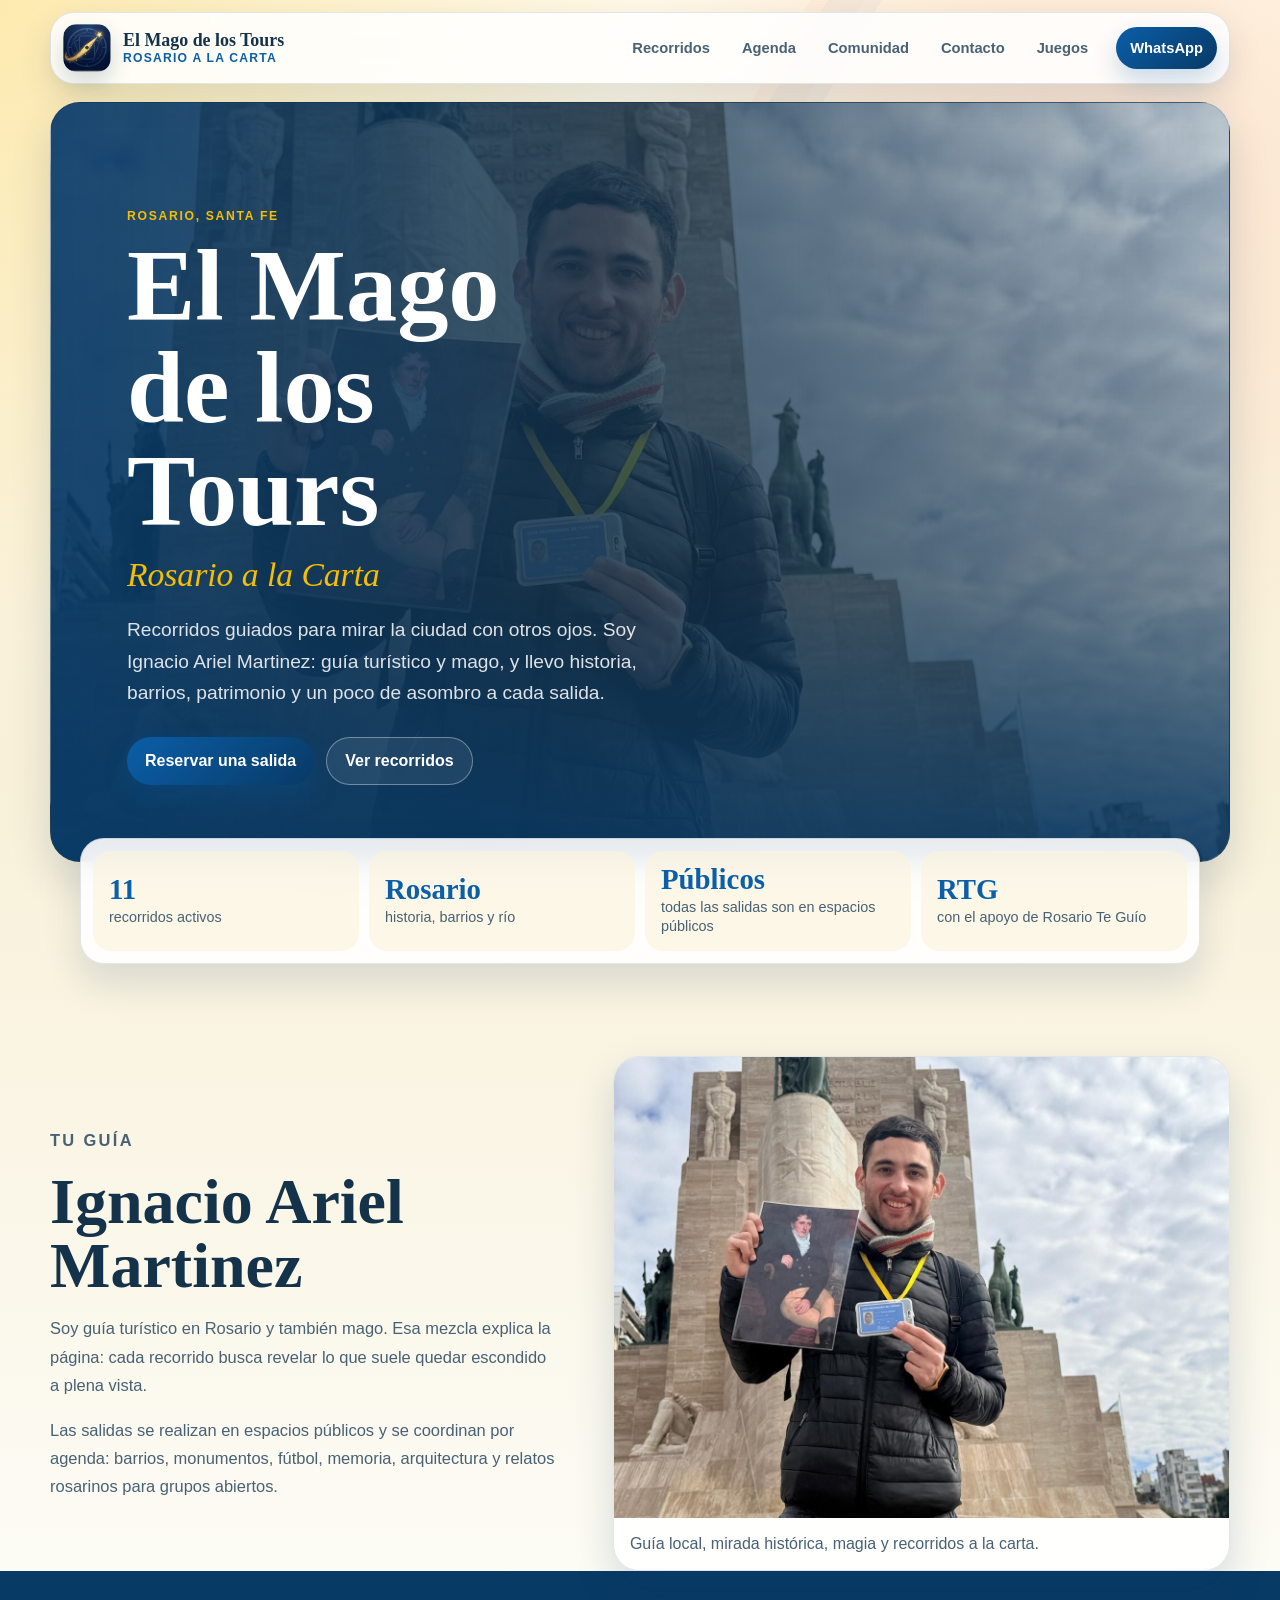
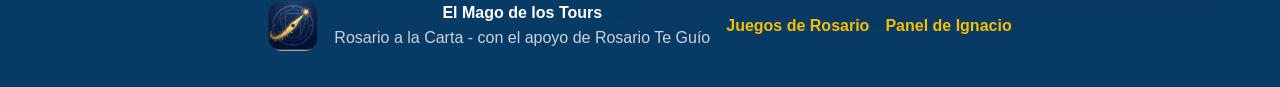
==== commit 6a6e7b3c: "Segunda tanda" ====
--- a/index.html
+++ b/index.html
@@ -5,21 +5,22 @@
     <meta name="viewport" content="width=device-width, initial-scale=1.0">
     <meta
         name="description"
-        content="Recorridos guiados por Rosario con Ignacio Ariel Martinez. Historia, barrios, Monumento a la Bandera y experiencias a la carta."
+        content="Recorridos guiados por Rosario con Ignacio Ariel Martinez, guía turístico y mago. Historia, barrios, memoria, fútbol y patrimonio a la carta."
     >
     <meta name="theme-color" content="#0b5ea8">
     <meta name="application-name" content="El Mago de los Tours">
     <meta name="apple-mobile-web-app-title" content="El Mago de los Tours">
     <title>El Mago de los Tours | Rosario a la Carta</title>
-    <link rel="icon" href="favicon.ico" sizes="any">
-    <link rel="icon" type="image/png" sizes="192x192" href="android-chrome-192x192.png">
-    <link rel="icon" type="image/png" sizes="512x512" href="android-chrome-512x512.png">
-    <link rel="apple-touch-icon" sizes="180x180" href="apple-touch-icon.png">
+    <link rel="icon" href="Favicon/favicon.ico" sizes="any">
+    <link rel="icon" type="image/png" sizes="32x32" href="Favicon/favicon-32x32.png">
+    <link rel="icon" type="image/png" sizes="16x16" href="Favicon/favicon-16x16.png">
+    <link rel="apple-touch-icon" sizes="180x180" href="Favicon/apple-icon-180x180.png">
+    <link rel="manifest" href="manifest.json">
     <link rel="stylesheet" href="style.css">
 </head>
 <body class="tour-site">
     <header class="site-header" id="inicio">
-        <a class="brand-mark" href="#inicio" aria-label="El Mago de los Tours">
+        <a class="brand-mark" href="#inicio" data-view-link="inicio" aria-label="El Mago de los Tours">
             <img src="Logos/LogoGemini.png" alt="">
             <span>
                 <strong>El Mago de los Tours</strong>
@@ -28,9 +29,10 @@
         </a>
 
         <nav class="site-nav" aria-label="Navegación principal">
-            <a href="#recorridos">Recorridos</a>
-            <a href="#sobre-mi">Sobre mí</a>
-            <a href="#contacto">Contacto</a>
+            <a href="#recorridos" data-view-link="recorridos">Recorridos</a>
+            <a href="#agenda" data-view-link="agenda">Agenda</a>
+            <a href="#comunidad" data-view-link="comunidad">Comunidad</a>
+            <a href="#contacto" data-view-link="contacto">Contacto</a>
             <a href="juegos.html">Juegos</a>
         </nav>
 
@@ -40,279 +42,472 @@
     </header>
 
     <main>
-        <section class="tour-hero" aria-labelledby="hero-title">
-            <div class="tour-hero__content">
-                <p class="site-eyebrow">Rosario, Santa Fe</p>
-                <h1 id="hero-title">El Mago de los Tours</h1>
-                <p class="tour-hero__subtitle">Rosario a la Carta</p>
-                <p class="tour-hero__copy">
-                    Recorridos guiados para mirar la ciudad con otros ojos: historias ocultas,
-                    barrios con identidad, patrimonio vivo y el encanto de una visita pensada para vos.
-                </p>
-                <div class="tour-hero__actions">
-                    <a class="site-button" href="https://wa.me/5493413504208?text=Hola%20Ignacio%2C%20quiero%20consultar%20por%20un%20recorrido%20guiado%20en%20Rosario." target="_blank" rel="noopener">
-                        Reservar por WhatsApp
-                    </a>
-                    <a class="site-button site-button--ghost" href="#recorridos">Ver recorridos</a>
+        <section class="page-view is-active" id="view-inicio" data-view="inicio" aria-labelledby="hero-title">
+            <div class="tour-hero">
+                <div class="tour-hero__content">
+                    <p class="site-eyebrow">Rosario, Santa Fe</p>
+                    <h1 id="hero-title">El Mago de los Tours</h1>
+                    <p class="tour-hero__subtitle">Rosario a la Carta</p>
+                    <p class="tour-hero__copy">
+                        Recorridos guiados para mirar la ciudad con otros ojos. Soy Ignacio Ariel Martinez:
+                        guía turístico y mago, y llevo historia, barrios, patrimonio y un poco de asombro
+                        a cada salida.
+                    </p>
+                    <div class="tour-hero__actions">
+                        <a class="site-button" href="#agenda" data-view-link="agenda">Reservar una salida</a>
+                        <a class="site-button site-button--ghost" href="#recorridos" data-view-link="recorridos">Ver recorridos</a>
+                    </div>
                 </div>
             </div>
+
+            <section class="quick-strip" aria-label="Datos principales">
+                <div>
+                    <strong>11</strong>
+                    <span>recorridos activos</span>
+                </div>
+                <div>
+                    <strong>Rosario</strong>
+                    <span>historia, barrios y río</span>
+                </div>
+                <div>
+                    <strong>Públicos</strong>
+                    <span>todas las salidas son en espacios públicos</span>
+                </div>
+                <div>
+                    <strong>RTG</strong>
+                    <span>con el apoyo de Rosario Te Guío</span>
+                </div>
+            </section>
+
+            <section class="site-section intro-section" aria-labelledby="about-title">
+                <div class="section-copy">
+                    <p class="site-eyebrow">Tu guía</p>
+                    <h2 id="about-title">Ignacio Ariel Martinez</h2>
+                    <p>
+                        Soy guía turístico en Rosario y también mago. Esa mezcla explica la página:
+                        cada recorrido busca revelar lo que suele quedar escondido a plena vista.
+                    </p>
+                    <p>
+                        Las salidas se realizan en espacios públicos y se coordinan por agenda:
+                        barrios, monumentos, fútbol, memoria, arquitectura y relatos rosarinos para grupos abiertos.
+                    </p>
+                </div>
+                <figure class="portrait-frame">
+                    <img src="Fotos%20sobre%20m%C3%AD/photo_2026-06-01_16-43-19.jpg" alt="Ignacio Ariel Martinez frente al Monumento a la Bandera">
+                    <figcaption>Guía local, mirada histórica, magia y recorridos a la carta.</figcaption>
+                </figure>
+            </section>
         </section>
 
-        <section class="quick-strip" aria-label="Datos principales">
-            <div>
-                <strong>10</strong>
-                <span>recorridos activos</span>
-            </div>
-            <div>
-                <strong>Rosario</strong>
-                <span>historia, barrios y río</span>
-            </div>
-            <div>
-                <strong>A coordinar</strong>
-                <span>salidas privadas y grupos</span>
-            </div>
-            <div>
-                <strong>RTG</strong>
-                <span>con el apoyo de Rosario Te Guío</span>
-            </div>
+        <section class="page-view" id="view-recorridos" data-view="recorridos" aria-labelledby="tours-title">
+            <section class="site-section">
+                <div class="section-heading section-heading--centered">
+                    <p class="site-eyebrow">Catálogo de experiencias</p>
+                    <h2 id="tours-title">Recorridos guiados</h2>
+                </div>
+
+                <div class="price-panel">
+                    <div>
+                        <p class="site-eyebrow">Precios por persona</p>
+                        <h3>Tarifas base</h3>
+                    </div>
+                    <div class="price-grid" aria-label="Precios">
+                        <span><strong>$10.000 ARS</strong> 1 hora</span>
+                        <span><strong>$15.000 ARS</strong> 2 horas</span>
+                        <span><strong>$20.000 ARS</strong> 3 horas</span>
+                        <span><strong>USD 10 / EUR 10</strong> 1 hora</span>
+                        <span><strong>USD 13 / EUR 15</strong> 2 horas</span>
+                        <span><strong>3 horas</strong> referencia internacional a confirmar</span>
+                    </div>
+                </div>
+
+                <div class="tour-grid">
+                    <article class="tour-card">
+                        <img src="Recorridos/Rosario%20en%20clave%20femenina.png" alt="Retratos de mujeres históricas de Rosario">
+                        <div class="tour-card__body">
+                            <p class="tour-card__tag">Historia y memoria</p>
+                            <h3>Rosario en clave femenina</h3>
+                            <p>Un recorrido para descubrir mujeres que dejaron huella en la identidad política, cultural y social de la ciudad.</p>
+                            <span>Tiempo estimado: a completar</span>
+                            <span>Encuentro: Pasaje Juramento, Buenos Aires 750</span>
+                            <div class="tour-card__actions">
+                                <button class="site-button site-button--small" type="button" data-whatsapp-tour="Rosario en clave femenina">Reservar</button>
+                                <a class="site-button site-button--small site-button--light" href="https://www.google.com/maps/search/?api=1&query=Pasaje%20Juramento%20Buenos%20Aires%20750%20Rosario" target="_blank" rel="noopener">Mapa</a>
+                            </div>
+                        </div>
+                    </article>
+
+                    <article class="tour-card">
+                        <img src="independencia.jpg" alt="Espacio verde de Rosario">
+                        <div class="tour-card__body">
+                            <p class="tour-card__tag">Barrios</p>
+                            <h3>Parque Field, el barrio jardín de Rosario</h3>
+                            <p>Una caminata por trazas, pasajes y vida cotidiana para entender una zona pensada como barrio jardín.</p>
+                            <span>Tiempo estimado: a completar</span>
+                            <span>Encuentro: Baigorria y Gambartes</span>
+                            <div class="tour-card__actions">
+                                <button class="site-button site-button--small" type="button" data-whatsapp-tour="Parque Field, el barrio jardín de Rosario">Reservar</button>
+                                <a class="site-button site-button--small site-button--light" href="https://www.google.com/maps/search/?api=1&query=Baigorria%20y%20Gambartes%20Rosario" target="_blank" rel="noopener">Mapa</a>
+                            </div>
+                        </div>
+                    </article>
+
+                    <article class="tour-card">
+                        <img src="Recorridos/Boulevar%20Oro%C3%B1o.JPG" alt="Bulevar Oroño en Rosario">
+                        <div class="tour-card__body">
+                            <p class="tour-card__tag">Arquitectura</p>
+                            <h3>Oroño, el espejo de una época</h3>
+                            <p>Palacetes, bulevares, esculturas y rastros de una Rosario que quiso mostrarse moderna, elegante y pujante.</p>
+                            <span>Tiempo estimado: a completar</span>
+                            <span>Encuentro: Córdoba y Oroño</span>
+                            <div class="tour-card__actions">
+                                <button class="site-button site-button--small" type="button" data-whatsapp-tour="Oroño, el espejo de una época">Reservar</button>
+                                <a class="site-button site-button--small site-button--light" href="https://www.google.com/maps/search/?api=1&query=C%C3%B3rdoba%20y%20Oro%C3%B1o%20Rosario" target="_blank" rel="noopener">Mapa</a>
+                            </div>
+                        </div>
+                    </article>
+
+                    <article class="tour-card">
+                        <img src="gigante.png" alt="Estadio Gigante de Arroyito">
+                        <div class="tour-card__body">
+                            <p class="tour-card__tag">Fútbol y barrio</p>
+                            <h3>Carbonero de Ilusiones</h3>
+                            <p>El recorrido natal por el barrio de Ángel Di María: infancia, club, pertenencia y sueños que salieron de Rosario al mundo.</p>
+                            <span>Tiempo estimado: a completar</span>
+                            <span>Encuentro: Cavia y Baigorria</span>
+                            <div class="tour-card__actions">
+                                <button class="site-button site-button--small" type="button" data-whatsapp-tour="Carbonero de Ilusiones">Reservar</button>
+                                <a class="site-button site-button--small site-button--light" href="https://www.google.com/maps/search/?api=1&query=Cavia%20y%20Baigorria%20Rosario" target="_blank" rel="noopener">Mapa</a>
+                            </div>
+                        </div>
+                    </article>
+
+                    <article class="tour-card">
+                        <img src="Recorridos/Villa%20Hortensia%20-%20Barrio%20Alberdi.jpg" alt="Villa Hortensia en barrio Alberdi">
+                        <div class="tour-card__body">
+                            <p class="tour-card__tag">Patrimonio barrial</p>
+                            <h3>De pueblo a barriazo</h3>
+                            <p>La rica historia y el patrimonio cultural de Alberdi, antiguo pueblo con una historia vibrante y única, a casi un siglo y medio de transformaciones.</p>
+                            <span>Tiempo estimado: a completar</span>
+                            <span>Encuentro: Bv. Rondeau 1890</span>
+                            <div class="tour-card__actions">
+                                <button class="site-button site-button--small" type="button" data-whatsapp-tour="De pueblo a barriazo">Reservar</button>
+                                <a class="site-button site-button--small site-button--light" href="https://www.google.com/maps/search/?api=1&query=Bv.%20Rondeau%201890%20Rosario" target="_blank" rel="noopener">Mapa</a>
+                            </div>
+                        </div>
+                    </article>
+
+                    <article class="tour-card">
+                        <img src="monumento.jpg" alt="Monumento Nacional a la Bandera">
+                        <div class="tour-card__body">
+                            <p class="tour-card__tag">Centro histórico</p>
+                            <h3>Casco Histórico y Monumento Histórico Nacional a la Bandera</h3>
+                            <p>Una lectura del corazón fundacional de Rosario y su vínculo con el Monumento, la plaza cívica y los edificios históricos.</p>
+                            <span>Tiempo estimado: a completar</span>
+                            <span>Encuentro: Córdoba y Laprida</span>
+                            <div class="tour-card__actions">
+                                <button class="site-button site-button--small" type="button" data-whatsapp-tour="Casco Histórico y Monumento Histórico Nacional a la Bandera">Reservar</button>
+                                <a class="site-button site-button--small site-button--light" href="https://www.google.com/maps/search/?api=1&query=C%C3%B3rdoba%20y%20Laprida%20Rosario" target="_blank" rel="noopener">Mapa</a>
+                            </div>
+                        </div>
+                    </article>
+
+                    <article class="tour-card">
+                        <img src="Recorridos/Paseo%20del%20Siglo%20II.jpeg" alt="Paseo del Siglo en Rosario">
+                        <div class="tour-card__body">
+                            <p class="tour-card__tag">Ciudad elegante</p>
+                            <h3>Paseo del Siglo</h3>
+                            <p>Casonas, tiendas, cafés, instituciones y detalles arquitectónicos de una de las postales urbanas más queridas.</p>
+                            <span>Tiempo estimado: a completar</span>
+                            <span>Encuentro: Córdoba y Corrientes</span>
+                            <div class="tour-card__actions">
+                                <button class="site-button site-button--small" type="button" data-whatsapp-tour="Paseo del Siglo">Reservar</button>
+                                <a class="site-button site-button--small site-button--light" href="https://www.google.com/maps/search/?api=1&query=C%C3%B3rdoba%20y%20Corrientes%20Rosario" target="_blank" rel="noopener">Mapa</a>
+                            </div>
+                        </div>
+                    </article>
+
+                    <article class="tour-card">
+                        <img src="Recorridos/Patria%20Abanderada%20-%20Monumento%20Hist%C3%B3rico%20Nacional%20a%20la%20Bandera.png" alt="Monumento Histórico Nacional a la Bandera">
+                        <div class="tour-card__body">
+                            <p class="tour-card__tag">Símbolo nacional</p>
+                            <h3>Monumento Histórico Nacional a la Bandera</h3>
+                            <p>La historia viva del Monumento: secretos, arquitectura y el legado de quienes lo soñaron y construyeron.</p>
+                            <span>Tiempo estimado: a completar</span>
+                            <span>Encuentro: Pasaje Juramento, Buenos Aires 750</span>
+                            <div class="tour-card__actions">
+                                <button class="site-button site-button--small" type="button" data-whatsapp-tour="Monumento Histórico Nacional a la Bandera">Reservar</button>
+                                <a class="site-button site-button--small site-button--light" href="https://www.google.com/maps/search/?api=1&query=Pasaje%20Juramento%20Buenos%20Aires%20750%20Rosario" target="_blank" rel="noopener">Mapa</a>
+                            </div>
+                        </div>
+                    </article>
+
+                    <article class="tour-card">
+                        <img src="puente.jpg" alt="Vista del río Paraná y Rosario">
+                        <div class="tour-card__body">
+                            <p class="tour-card__tag">Fútbol y origen</p>
+                            <h3>De La Bajada al Olimpo</h3>
+                            <p>Recorrido por el barrio natal de Lionel Messi, entre relatos de infancia, potrero, club y memoria popular.</p>
+                            <span>Tiempo estimado: a completar</span>
+                            <span>Encuentro: a coordinar en agenda</span>
+                            <div class="tour-card__actions">
+                                <button class="site-button site-button--small" type="button" data-whatsapp-tour="De La Bajada al Olimpo">Reservar</button>
+                                <a class="site-button site-button--small site-button--light" href="https://www.google.com/maps/search/?api=1&query=La%20Bajada%20Rosario%20Santa%20Fe" target="_blank" rel="noopener">Mapa</a>
+                            </div>
+                        </div>
+                    </article>
+
+                    <article class="tour-card">
+                        <img src="castagnino.jpg" alt="Arquitectura patrimonial de Rosario">
+                        <div class="tour-card__body">
+                            <p class="tour-card__tag">Historia urbana</p>
+                            <h3>Pichincha: mafia, trata y capocómicos</h3>
+                            <p>Historias del barrio Pichincha, hoy Alberto Olmedo: vida nocturna, transformaciones urbanas y personajes inolvidables.</p>
+                            <span>Tiempo estimado: a completar</span>
+                            <span>Encuentro: Avenida del Valle y Callao</span>
+                            <div class="tour-card__actions">
+                                <button class="site-button site-button--small" type="button" data-whatsapp-tour="Pichincha: mafia, trata y capocómicos">Reservar</button>
+                                <a class="site-button site-button--small site-button--light" href="https://www.google.com/maps/search/?api=1&query=Avenida%20del%20Valle%20y%20Callao%20Rosario" target="_blank" rel="noopener">Mapa</a>
+                            </div>
+                        </div>
+                    </article>
+
+                    <article class="tour-card">
+                        <img src="Fotos%20Bario%20Alberdi/Tercer%20recorrido/1.webp" alt="Recorrido guiado con participantes junto al río">
+                        <div class="tour-card__body">
+                            <p class="tour-card__tag">Memoria reciente</p>
+                            <h3>Del Rosariazo a nuestros días</h3>
+                            <p>Del estallido social del Rosariazo a los juicios que todavía se siguen llevando adelante por los hechos de la dictadura.</p>
+                            <span>Tiempo estimado: a completar</span>
+                            <span>Encuentro: Plaza San Martín, Córdoba y Moreno</span>
+                            <div class="tour-card__actions">
+                                <button class="site-button site-button--small" type="button" data-whatsapp-tour="Del Rosariazo a nuestros días">Reservar</button>
+                                <a class="site-button site-button--small site-button--light" href="https://www.google.com/maps/search/?api=1&query=Plaza%20San%20Mart%C3%ADn%20C%C3%B3rdoba%20y%20Moreno%20Rosario" target="_blank" rel="noopener">Mapa</a>
+                            </div>
+                        </div>
+                    </article>
+                </div>
+            </section>
         </section>
 
-        <section class="site-section intro-section" id="sobre-mi" aria-labelledby="about-title">
-            <div class="section-copy">
-                <p class="site-eyebrow">Tu guía</p>
-                <h2 id="about-title">Ignacio Ariel Martinez</h2>
-                <p>
-                    Soy guía turístico en Rosario y diseño recorridos que conectan arquitectura,
-                    memoria, fútbol, personajes populares y pequeñas grandes historias urbanas.
-                </p>
-                <p>
-                    Cada salida puede adaptarse a visitantes, rosarinos curiosos, escuelas,
-                    grupos familiares, empresas o viajeros que quieren una ciudad contada de cerca.
-                </p>
-            </div>
-            <figure class="portrait-frame">
-                <img src="Fotos%20sobre%20m%C3%AD/photo_2026-06-01_16-43-19.jpg" alt="Ignacio Ariel Martinez frente al Monumento a la Bandera">
-                <figcaption>Guía local, mirada histórica y recorridos a medida.</figcaption>
-            </figure>
+        <section class="page-view" id="view-agenda" data-view="agenda" aria-labelledby="agenda-title">
+            <section class="site-section contact-section">
+                <div class="section-copy">
+                    <p class="site-eyebrow">Agenda y cupos</p>
+                    <h2 id="agenda-title">Próximas salidas</h2>
+                    <p>
+                        Todas las salidas son en espacios públicos. No hay salidas privadas:
+                        la agenda se organiza como grupos abiertos o propuestas coordinadas públicamente.
+                    </p>
+                    <div class="agenda-list" id="agenda-list" aria-live="polite">
+                        <article class="agenda-card">
+                            <strong>Agenda en preparación</strong>
+                            <span>Cuando Ignacio publique horarios desde el panel, aparecerán acá.</span>
+                        </article>
+                    </div>
+                </div>
+
+                <div class="stacked-panel">
+                    <form class="booking-form" id="booking-form">
+                        <p class="site-eyebrow">Inscripción</p>
+                        <label>
+                            Nombre
+                            <input id="booking-name" name="name" type="text" autocomplete="name" required>
+                        </label>
+                        <label>
+                            Email
+                            <input id="booking-email" name="email" type="email" autocomplete="email" required>
+                        </label>
+                        <label>
+                            WhatsApp
+                            <input id="booking-phone" name="phone" type="tel" autocomplete="tel" required>
+                        </label>
+                        <label>
+                            Recorrido
+                            <select id="booking-tour" name="tour" required>
+                                <option value="">Elegí un recorrido</option>
+                                <option>Rosario en clave femenina</option>
+                                <option>Parque Field, el barrio jardín de Rosario</option>
+                                <option>Oroño, el espejo de una época</option>
+                                <option>Carbonero de Ilusiones</option>
+                                <option>De pueblo a barriazo</option>
+                                <option>Casco Histórico y Monumento Histórico Nacional a la Bandera</option>
+                                <option>Paseo del Siglo</option>
+                                <option>Monumento Histórico Nacional a la Bandera</option>
+                                <option>De La Bajada al Olimpo</option>
+                                <option>Pichincha: mafia, trata y capocómicos</option>
+                                <option>Del Rosariazo a nuestros días</option>
+                            </select>
+                        </label>
+                        <div class="form-row">
+                            <label>
+                                Fecha tentativa
+                                <input id="booking-date" name="date" type="date">
+                            </label>
+                            <label>
+                                Personas
+                                <select id="booking-people" name="people">
+                                    <option>1 persona</option>
+                                    <option>2 personas</option>
+                                    <option>3 a 5 personas</option>
+                                    <option>6 a 10 personas</option>
+                                    <option>Más de 10 personas</option>
+                                </select>
+                            </label>
+                        </div>
+                        <label>
+                            Duración / precio
+                            <select id="booking-duration" name="duration">
+                                <option value="1 hora - $10.000 ARS por persona">1 hora - $10.000 ARS por persona</option>
+                                <option value="2 horas - $15.000 ARS por persona">2 horas - $15.000 ARS por persona</option>
+                                <option value="3 horas - $20.000 ARS por persona">3 horas - $20.000 ARS por persona</option>
+                                <option value="Referencia internacional: USD 10 / EUR 10">Referencia internacional: USD 10 / EUR 10</option>
+                                <option value="Referencia internacional: USD 13 / EUR 15">Referencia internacional: USD 13 / EUR 15</option>
+                            </select>
+                        </label>
+                        <label>
+                            Mensaje
+                            <textarea id="booking-message" name="message" rows="4" placeholder="Contame si querés una fecha especial o un tema puntual."></textarea>
+                        </label>
+                        <button class="site-button" type="submit">Enviar inscripción por WhatsApp</button>
+                        <p class="form-feedback" id="form-feedback" aria-live="polite"></p>
+                    </form>
+
+                    <article class="deposit-card">
+                        <p class="site-eyebrow">Seña</p>
+                        <h3>Abonar seña</h3>
+                        <p id="payment-details">Para confirmar cupo, solicitá por WhatsApp el alias o link de pago de la seña. Ignacio puede actualizar este dato desde el panel.</p>
+                        <a class="site-button site-button--small" id="payment-link" href="https://wa.me/5493413504208?text=Hola%20Ignacio%2C%20quiero%20pedirte%20los%20datos%20para%20abonar%20la%20se%C3%B1a." target="_blank" rel="noopener">Pedir datos de seña</a>
+                    </article>
+                </div>
+            </section>
         </section>
 
-        <section class="site-section" id="recorridos" aria-labelledby="tours-title">
-            <div class="section-heading section-heading--centered">
-                <p class="site-eyebrow">Catálogo de experiencias</p>
-                <h2 id="tours-title">Recorridos guiados</h2>
-            </div>
-
-            <div class="tour-grid">
-                <article class="tour-card">
-                    <img src="Recorridos/Rosario%20en%20clave%20femenina.png" alt="Retratos de mujeres históricas de Rosario">
-                    <div class="tour-card__body">
-                        <p class="tour-card__tag">Historia y memoria</p>
-                        <h3>Rosario en clave femenina</h3>
-                        <p>Un recorrido para descubrir mujeres que dejaron huella en la identidad política, cultural y social de la ciudad.</p>
-                        <span>Encuentro: Pasaje Juramento, Buenos Aires 750</span>
-                        <button class="site-button site-button--small" type="button" data-whatsapp-tour="Rosario en clave femenina">Reservar</button>
-                    </div>
-                </article>
-
-                <article class="tour-card">
-                    <img src="independencia.jpg" alt="Espacio verde de Rosario">
-                    <div class="tour-card__body">
-                        <p class="tour-card__tag">Barrios</p>
-                        <h3>Parque Field, el barrio jardín de Rosario</h3>
-                        <p>Una caminata por trazas, pasajes y vida cotidiana para entender una zona pensada como barrio jardín.</p>
-                        <span>Encuentro: a coordinar al reservar</span>
-                        <button class="site-button site-button--small" type="button" data-whatsapp-tour="Parque Field, el barrio jardín de Rosario">Reservar</button>
-                    </div>
-                </article>
-
-                <article class="tour-card">
-                    <img src="Recorridos/Boulevar%20Oro%C3%B1o.JPG" alt="Bulevar Oroño en Rosario">
-                    <div class="tour-card__body">
-                        <p class="tour-card__tag">Arquitectura</p>
-                        <h3>Oroño, el espejo de una época</h3>
-                        <p>Palacetes, bulevares, esculturas y rastros de una Rosario que quiso mostrarse moderna, elegante y pujante.</p>
-                        <span>Encuentro: Córdoba y Oroño</span>
-                        <button class="site-button site-button--small" type="button" data-whatsapp-tour="Oroño, el espejo de una época">Reservar</button>
-                    </div>
-                </article>
-
-                <article class="tour-card">
-                    <img src="gigante.png" alt="Estadio Gigante de Arroyito">
-                    <div class="tour-card__body">
-                        <p class="tour-card__tag">Fútbol y barrio</p>
-                        <h3>Carbonero de Ilusiones</h3>
-                        <p>El recorrido natal por el barrio de Ángel Di María: infancia, club, pertenencia y sueños que salieron de Rosario al mundo.</p>
-                        <span>Encuentro: Cavia y Baigorria</span>
-                        <button class="site-button site-button--small" type="button" data-whatsapp-tour="Carbonero de Ilusiones">Reservar</button>
-                    </div>
-                </article>
-
-                <article class="tour-card">
-                    <img src="Recorridos/Villa%20Hortensia%20-%20Barrio%20Alberdi.jpg" alt="Villa Hortensia en barrio Alberdi">
-                    <div class="tour-card__body">
-                        <p class="tour-card__tag">Patrimonio barrial</p>
-                        <h3>De pueblo a barriazo</h3>
-                        <p>La rica historia y el patrimonio cultural de Alberdi, antiguo pueblo con una historia vibrante y única, a casi un siglo y medio de transformaciones.</p>
-                        <span>Encuentro: Bv. Rondeau 1890</span>
-                        <button class="site-button site-button--small" type="button" data-whatsapp-tour="De pueblo a barriazo">Reservar</button>
-                    </div>
-                </article>
-
-                <article class="tour-card">
-                    <img src="monumento.jpg" alt="Monumento Nacional a la Bandera">
-                    <div class="tour-card__body">
-                        <p class="tour-card__tag">Centro histórico</p>
-                        <h3>Casco Histórico y Monumento Histórico Nacional a la Bandera</h3>
-                        <p>Una lectura del corazón fundacional de Rosario y su vínculo con el Monumento, la plaza cívica y los edificios históricos.</p>
-                        <span>Encuentro: Córdoba y Laprida</span>
-                        <button class="site-button site-button--small" type="button" data-whatsapp-tour="Casco Histórico y Monumento Histórico Nacional a la Bandera">Reservar</button>
-                    </div>
-                </article>
-
-                <article class="tour-card">
-                    <img src="Recorridos/Paseo%20del%20Siglo%20II.jpeg" alt="Paseo del Siglo en Rosario">
-                    <div class="tour-card__body">
-                        <p class="tour-card__tag">Ciudad elegante</p>
-                        <h3>Paseo del Siglo</h3>
-                        <p>Casonas, tiendas, cafés, instituciones y detalles arquitectónicos de una de las postales urbanas más queridas.</p>
-                        <span>Encuentro: Córdoba y Corrientes</span>
-                        <button class="site-button site-button--small" type="button" data-whatsapp-tour="Paseo del Siglo">Reservar</button>
-                    </div>
-                </article>
-
-                <article class="tour-card">
-                    <img src="Recorridos/Patria%20Abanderada%20-%20Monumento%20Hist%C3%B3rico%20Nacional%20a%20la%20Bandera.png" alt="Monumento Histórico Nacional a la Bandera">
-                    <div class="tour-card__body">
-                        <p class="tour-card__tag">Símbolo nacional</p>
-                        <h3>Monumento Histórico Nacional a la Bandera</h3>
-                        <p>La historia viva del Monumento: secretos, arquitectura y el legado de quienes lo soñaron y construyeron.</p>
-                        <span>Encuentro: Pasaje Juramento, Buenos Aires 750</span>
-                        <button class="site-button site-button--small" type="button" data-whatsapp-tour="Monumento Histórico Nacional a la Bandera">Reservar</button>
-                    </div>
-                </article>
-
-                <article class="tour-card">
-                    <img src="puente.jpg" alt="Vista del río Paraná y Rosario">
-                    <div class="tour-card__body">
-                        <p class="tour-card__tag">Fútbol y origen</p>
-                        <h3>De La Bajada al Olimpo</h3>
-                        <p>Recorrido por el barrio natal de Lionel Messi, entre relatos de infancia, potrero, club y memoria popular.</p>
-                        <span>Encuentro: a coordinar al reservar</span>
-                        <button class="site-button site-button--small" type="button" data-whatsapp-tour="De La Bajada al Olimpo">Reservar</button>
-                    </div>
-                </article>
-
-                <article class="tour-card">
-                    <img src="castagnino.jpg" alt="Arquitectura patrimonial de Rosario">
-                    <div class="tour-card__body">
-                        <p class="tour-card__tag">Historia urbana</p>
-                        <h3>Pichincha: mafia, trata y capocómicos</h3>
-                        <p>Historias del barrio Pichincha, hoy Alberto Olmedo: vida nocturna, transformaciones urbanas y personajes inolvidables.</p>
-                        <span>Encuentro: Avenida del Valle y Callao</span>
-                        <button class="site-button site-button--small" type="button" data-whatsapp-tour="Pichincha: mafia, trata y capocómicos">Reservar</button>
-                    </div>
-                </article>
-            </div>
-        </section>
-
-        <section class="site-section gallery-section" aria-labelledby="gallery-title">
-            <div class="section-heading section-heading--centered">
-                <p class="site-eyebrow">Postales reales</p>
-                <h2 id="gallery-title">Rosario en recorrido</h2>
-            </div>
-            <div class="gallery-grid">
-                <img src="Fotos%20Monumento%20donde%20estoy%20yo/1.jpeg" alt="Ignacio guiando en el Monumento a la Bandera">
-                <img src="Fotos%20Monumento%20donde%20estoy%20yo/2.jpeg" alt="Ignacio durante un recorrido en el Monumento">
-                <img src="Fotos%20sobre%20m%C3%AD/Recibia%20de%20G%C3%BA%C3%ADa%20Tur%C3%ADstico%20de%20la%20provincia%20de%20Santa%20Fe.webp" alt="Ignacio recibiendo su certificación de guía turístico">
-                <img src="Recorridos/Villa%20Hortensia%202%20-%20Barrio%20Alberdi.jpg" alt="Villa Hortensia desde el aire">
-                <img src="Recorridos/Paseo%20del%20Siglo%20II.jpeg" alt="Plaza y patrimonio del Paseo del Siglo">
-                <img src="Recorridos/Patria%20Abanderada%20-%20Monumento%20Hist%C3%B3rico%20Nacional%20a%20la%20Bandera.png" alt="Detalle del Monumento a la Bandera">
-            </div>
-        </section>
-
-        <section class="site-section info-section" aria-labelledby="faq-title">
-            <div class="section-copy">
-                <p class="site-eyebrow">Para coordinar</p>
-                <h2 id="faq-title">Salidas a medida</h2>
-                <p>
-                    Los recorridos pueden organizarse para una persona, grupos reducidos,
-                    instituciones educativas, turistas de paso o equipos que buscan una experiencia cultural distinta.
-                </p>
-            </div>
-            <div class="faq-list">
-                <details>
-                    <summary>¿Cuánto duran los recorridos?</summary>
-                    <p>La duración se coordina según el recorrido, el grupo y el ritmo de la salida.</p>
-                </details>
-                <details>
-                    <summary>¿Hay recorridos privados?</summary>
-                    <p>Sí. Se pueden armar propuestas privadas, grupales o institucionales.</p>
-                </details>
-                <details>
-                    <summary>¿Se pueden adaptar los temas?</summary>
-                    <p>Sí. La propuesta puede enfocarse en historia, arquitectura, fútbol, patrimonio, barrios o identidad rosarina.</p>
-                </details>
-            </div>
-        </section>
-
-        <section class="site-section contact-section" id="contacto" aria-labelledby="contact-title">
-            <div class="section-copy">
-                <p class="site-eyebrow">Reserva y contacto</p>
-                <h2 id="contact-title">Armemos tu recorrido</h2>
-                <p>
-                    Escribime por WhatsApp o completá la consulta con tus datos. Te respondo para confirmar disponibilidad,
-                    punto de encuentro y detalles de la salida.
-                </p>
-                <div class="contact-links">
-                    <a href="tel:+5493413504208">+54 9 341 350-4208</a>
-                    <a href="mailto:ignaciomartinez21@hotmail.com">ignaciomartinez21@hotmail.com</a>
-                </div>
-            </div>
-
-            <form class="booking-form" id="booking-form">
-                <label>
-                    Nombre
-                    <input id="booking-name" name="name" type="text" autocomplete="name" required>
-                </label>
-                <label>
-                    Recorrido
-                    <select id="booking-tour" name="tour" required>
-                        <option value="">Elegí un recorrido</option>
-                        <option>Rosario en clave femenina</option>
-                        <option>Parque Field, el barrio jardín de Rosario</option>
-                        <option>Oroño, el espejo de una época</option>
-                        <option>Carbonero de Ilusiones</option>
-                        <option>De pueblo a barriazo</option>
-                        <option>Casco Histórico y Monumento Histórico Nacional a la Bandera</option>
-                        <option>Paseo del Siglo</option>
-                        <option>Monumento Histórico Nacional a la Bandera</option>
-                        <option>De La Bajada al Olimpo</option>
-                        <option>Pichincha: mafia, trata y capocómicos</option>
-                    </select>
-                </label>
-                <div class="form-row">
+        <section class="page-view" id="view-comunidad" data-view="comunidad" aria-labelledby="community-title">
+            <section class="site-section gallery-section">
+                <div class="section-heading section-heading--centered">
+                    <p class="site-eyebrow">Comunidad</p>
+                    <h2 id="community-title">Recorridos compartidos</h2>
+                </div>
+                <div class="gallery-grid">
+                    <img src="Fotos%20Bario%20Alberdi/Primer%20recorrido/1.jpg" alt="Ignacio guiando un recorrido con participantes">
+                    <img src="Fotos%20Bario%20Alberdi/Primer%20recorrido/2.jpg" alt="Ignacio hablando durante un recorrido">
+                    <img src="Fotos%20Bario%20Alberdi/Segundo%20recorrido/1.jpg" alt="Grupo en recorrido de barrio Alberdi">
+                    <img src="Fotos%20Bario%20Alberdi/Tercer%20recorrido/1.webp" alt="Selfie grupal de recorrido con Ignacio">
+                    <img src="Fotos%20Bario%20Alberdi/Tercer%20recorrido/2.webp" alt="Participantes escuchando durante un recorrido">
+                    <img src="Fotos%20sobre%20m%C3%AD/Recibia%20de%20G%C3%BA%C3%ADa%20Tur%C3%ADstico%20de%20la%20provincia%20de%20Santa%20Fe.webp" alt="Ignacio recibiendo su certificación de guía turístico">
+                </div>
+            </section>
+
+            <section class="site-section split-section">
+                <div class="booking-form auth-card">
+                    <p class="site-eyebrow">Usuarios</p>
+                    <h3>Registro y acceso</h3>
+                    <p id="auth-status">Creá una cuenta para dejar reseñas asociadas a tu usuario.</p>
+                    <div class="form-row">
+                        <label>
+                            Nombre
+                            <input id="auth-name" type="text" autocomplete="name">
+                        </label>
+                        <label>
+                            Email
+                            <input id="auth-email" type="email" autocomplete="email">
+                        </label>
+                    </div>
                     <label>
-                        Fecha tentativa
-                        <input id="booking-date" name="date" type="date">
+                        Contraseña
+                        <input id="auth-password" type="password" autocomplete="current-password">
+                    </label>
+                    <div class="button-row">
+                        <button class="site-button site-button--small" type="button" id="register-user-btn">Registrarme</button>
+                        <button class="site-button site-button--small site-button--light" type="button" id="login-user-btn">Ingresar</button>
+                        <button class="site-button site-button--small site-button--light" type="button" id="logout-user-btn" hidden>Salir</button>
+                    </div>
+                </div>
+
+                <form class="booking-form" id="suggestion-form">
+                    <p class="site-eyebrow">Sugerencias</p>
+                    <h3>Pedí o sugerí un recorrido</h3>
+                    <label>
+                        Nombre
+                        <input id="suggestion-name" type="text" required>
                     </label>
                     <label>
-                        Personas
-                        <select id="booking-people" name="people">
-                            <option>1 persona</option>
-                            <option>2 personas</option>
-                            <option>3 a 5 personas</option>
-                            <option>6 a 10 personas</option>
-                            <option>Más de 10 personas</option>
+                        Email o WhatsApp
+                        <input id="suggestion-contact" type="text" required>
+                    </label>
+                    <label>
+                        Recorrido sugerido
+                        <textarea id="suggestion-text" rows="5" required placeholder="Tema, barrio, personaje o lugar que te gustaría recorrer."></textarea>
+                    </label>
+                    <button class="site-button" type="submit">Enviar sugerencia</button>
+                    <p class="form-feedback" id="suggestion-feedback" aria-live="polite"></p>
+                </form>
+            </section>
+
+            <section class="site-section split-section">
+                <div class="section-copy">
+                    <p class="site-eyebrow">Reseñas</p>
+                    <h2>Opiniones sincronizadas</h2>
+                    <p>
+                        Las reseñas se guardan en Firebase. Esta base deja lista la página para que más adelante
+                        se puedan usar cupos limitados y descontar lugares por inscripción.
+                    </p>
+                    <div class="reviews-list" id="reviews-list" aria-live="polite">
+                        <article class="review-card">
+                            <strong>★★★★★</strong>
+                            <p>Las reseñas aprobadas aparecerán acá.</p>
+                        </article>
+                    </div>
+                </div>
+
+                <form class="booking-form" id="review-form">
+                    <p class="site-eyebrow">Dejá tu reseña</p>
+                    <label>
+                        Estrellas
+                        <select id="review-stars">
+                            <option value="5">★★★★★ 5</option>
+                            <option value="4">★★★★☆ 4</option>
+                            <option value="3">★★★☆☆ 3</option>
+                            <option value="2">★★☆☆☆ 2</option>
+                            <option value="1">★☆☆☆☆ 1</option>
                         </select>
                     </label>
-                </div>
-                <label>
-                    Mensaje
-                    <textarea id="booking-message" name="message" rows="4" placeholder="Contame si querés una salida privada, una fecha especial o un tema puntual."></textarea>
-                </label>
-                <button class="site-button" type="submit">Enviar por WhatsApp</button>
-                <p class="form-feedback" id="form-feedback" aria-live="polite"></p>
-            </form>
+                    <label>
+                        Texto
+                        <textarea id="review-text" rows="5" required placeholder="Contá cómo fue tu experiencia."></textarea>
+                    </label>
+                    <button class="site-button" type="submit">Enviar reseña</button>
+                    <p class="form-feedback" id="review-feedback" aria-live="polite"></p>
+                </form>
+            </section>
+        </section>
+
+        <section class="page-view" id="view-contacto" data-view="contacto" aria-labelledby="contact-title">
+            <section class="site-section contact-section">
+                <div class="section-copy">
+                    <p class="site-eyebrow">Contacto directo</p>
+                    <h2 id="contact-title">Hablemos de Rosario</h2>
+                    <p>
+                        Escribime para consultar por agenda, puntos de encuentro, seña o recorridos.
+                        Recordá: las salidas se realizan en espacios públicos.
+                    </p>
+                    <div class="contact-links">
+                        <a href="tel:+5493413504208">+54 9 341 350-4208</a>
+                        <a href="mailto:ignaciomartinez21@hotmail.com">ignaciomartinez21@hotmail.com</a>
+                    </div>
+                </div>
+
+                <div class="map-list">
+                    <h3>Puntos de encuentro frecuentes</h3>
+                    <a href="https://www.google.com/maps/search/?api=1&query=Pasaje%20Juramento%20Buenos%20Aires%20750%20Rosario" target="_blank" rel="noopener">Pasaje Juramento, Buenos Aires 750</a>
+                    <a href="https://www.google.com/maps/search/?api=1&query=Baigorria%20y%20Gambartes%20Rosario" target="_blank" rel="noopener">Baigorria y Gambartes</a>
+                    <a href="https://www.google.com/maps/search/?api=1&query=C%C3%B3rdoba%20y%20Oro%C3%B1o%20Rosario" target="_blank" rel="noopener">Córdoba y Oroño</a>
+                    <a href="https://www.google.com/maps/search/?api=1&query=Cavia%20y%20Baigorria%20Rosario" target="_blank" rel="noopener">Cavia y Baigorria</a>
+                    <a href="https://www.google.com/maps/search/?api=1&query=Bv.%20Rondeau%201890%20Rosario" target="_blank" rel="noopener">Bv. Rondeau 1890</a>
+                    <a href="https://www.google.com/maps/search/?api=1&query=Plaza%20San%20Mart%C3%ADn%20C%C3%B3rdoba%20y%20Moreno%20Rosario" target="_blank" rel="noopener">Plaza San Martín, Córdoba y Moreno</a>
+                </div>
+            </section>
         </section>
     </main>
 
@@ -323,49 +518,9 @@
             Rosario a la Carta - con el apoyo de Rosario Te Guío
         </p>
         <a href="juegos.html">Juegos de Rosario</a>
+        <a href="admin.html">Panel de Ignacio</a>
     </footer>
 
-    <script>
-        const whatsappPhone = "5493413504208";
-
-        function openWhatsapp(message) {
-            const url = `https://wa.me/${whatsappPhone}?text=${encodeURIComponent(message)}`;
-            window.open(url, "_blank", "noopener");
-        }
-
-        document.querySelectorAll("[data-whatsapp-tour]").forEach(button => {
-            button.addEventListener("click", () => {
-                const tour = button.dataset.whatsappTour;
-                openWhatsapp(`Hola Ignacio, quiero consultar por el recorrido "${tour}".`);
-            });
-        });
-
-        document.getElementById("booking-form").addEventListener("submit", event => {
-            event.preventDefault();
-
-            const name = document.getElementById("booking-name").value.trim();
-            const tour = document.getElementById("booking-tour").value;
-            const date = document.getElementById("booking-date").value;
-            const people = document.getElementById("booking-people").value;
-            const note = document.getElementById("booking-message").value.trim();
-            const feedback = document.getElementById("form-feedback");
-
-            if (!name || !tour) {
-                feedback.textContent = "Completá nombre y recorrido para armar el mensaje.";
-                return;
-            }
-
-            const lines = [
-                `Hola Ignacio, soy ${name}.`,
-                `Quiero consultar por el recorrido "${tour}".`,
-                date ? `Fecha tentativa: ${date}.` : "Fecha tentativa: a coordinar.",
-                `Cantidad de personas: ${people}.`,
-                note ? `Mensaje: ${note}` : ""
-            ].filter(Boolean);
-
-            feedback.textContent = "Abriendo WhatsApp con tu consulta...";
-            openWhatsapp(lines.join("\n"));
-        });
-    </script>
+    <script type="module" src="site.js"></script>
 </body>
 </html>
--- a/style.css
+++ b/style.css
@@ -1275,6 +1275,15 @@
         linear-gradient(180deg, #fff8e6 0%, #f8f0d8 45%, #fdfdf9 100%);
 }
 
+.page-view {
+    display: none;
+}
+
+.page-view.is-active {
+    display: block;
+    animation: fade-up 260ms ease;
+}
+
 .site-header {
     position: sticky;
     top: 12px;
@@ -1376,6 +1385,19 @@
     background: rgba(255, 255, 255, 0.08);
     border: 1px solid rgba(255, 255, 255, 0.36);
     box-shadow: none;
+}
+
+.site-button--light {
+    color: var(--brand-blue);
+    background: rgba(255, 255, 255, 0.86);
+    border: 1px solid rgba(11, 94, 168, 0.22);
+    box-shadow: none;
+}
+
+.button-row {
+    display: flex;
+    flex-wrap: wrap;
+    gap: 10px;
 }
 
 .site-eyebrow {
@@ -1475,6 +1497,48 @@
     backdrop-filter: blur(12px);
 }
 
+.price-panel,
+.deposit-card {
+    display: grid;
+    gap: 16px;
+    padding: 20px;
+    margin-bottom: 24px;
+    border-radius: 24px;
+    border: 1px solid rgba(20, 50, 74, 0.12);
+    background: rgba(255, 255, 255, 0.86);
+    box-shadow: 0 16px 34px rgba(11, 52, 89, 0.1);
+}
+
+.price-panel h3,
+.deposit-card h3,
+.booking-form h3,
+.map-list h3 {
+    margin: 0;
+    font-family: Georgia, "Times New Roman", serif;
+    font-size: clamp(1.5rem, 3vw, 2rem);
+    color: var(--ink);
+}
+
+.price-grid {
+    display: grid;
+    grid-template-columns: repeat(3, minmax(0, 1fr));
+    gap: 10px;
+}
+
+.price-grid span {
+    display: grid;
+    gap: 4px;
+    padding: 14px 16px;
+    border-radius: 18px;
+    background: var(--bg-soft);
+    color: var(--ink-muted);
+    line-height: 1.35;
+}
+
+.price-grid strong {
+    color: var(--brand-blue);
+}
+
 .quick-strip div {
     min-height: 88px;
     display: grid;
@@ -1627,6 +1691,14 @@
 
 .tour-card .site-button {
     justify-self: start;
+    margin-top: 2px;
+}
+
+.tour-card__actions {
+    display: flex;
+    flex-wrap: wrap;
+    gap: 10px;
+    align-items: center;
     margin-top: 2px;
 }
 
@@ -1652,6 +1724,68 @@
     aspect-ratio: 4 / 3;
 }
 
+.split-section {
+    display: grid;
+    grid-template-columns: minmax(0, 1fr) minmax(320px, 1fr);
+    gap: clamp(24px, 5vw, 54px);
+    align-items: start;
+}
+
+.stacked-panel {
+    display: grid;
+    gap: 18px;
+}
+
+.agenda-list,
+.reviews-list,
+.admin-list {
+    display: grid;
+    gap: 12px;
+}
+
+.agenda-card,
+.review-card,
+.admin-card {
+    display: grid;
+    gap: 8px;
+    padding: 16px;
+    border-radius: 18px;
+    border: 1px solid rgba(20, 50, 74, 0.12);
+    background: rgba(255, 255, 255, 0.86);
+    box-shadow: 0 12px 26px rgba(11, 52, 89, 0.08);
+}
+
+.agenda-card strong,
+.review-card strong,
+.admin-card strong {
+    color: var(--ink);
+    font-family: Georgia, "Times New Roman", serif;
+    font-size: 1.18rem;
+    line-height: 1.15;
+}
+
+.agenda-card span,
+.review-card span,
+.admin-card span,
+.agenda-card em,
+.admin-card em {
+    color: var(--ink-muted);
+    line-height: 1.45;
+}
+
+.review-card p,
+.deposit-card p,
+.auth-card p,
+.admin-hint {
+    margin: 0;
+    color: var(--ink-muted);
+    line-height: 1.6;
+}
+
+.deposit-card {
+    margin-bottom: 0;
+}
+
 .info-section {
     align-items: start;
 }
@@ -1705,6 +1839,27 @@
     border: 1px solid rgba(11, 94, 168, 0.14);
 }
 
+.map-list {
+    display: grid;
+    gap: 12px;
+    padding: clamp(18px, 3vw, 28px);
+    border-radius: 24px;
+    border: 1px solid rgba(20, 50, 74, 0.12);
+    background: rgba(255, 255, 255, 0.88);
+    box-shadow: var(--shadow);
+}
+
+.map-list a {
+    color: var(--brand-blue);
+    text-decoration: none;
+    font-weight: 800;
+    line-height: 1.35;
+    padding: 12px 14px;
+    border-radius: 16px;
+    background: var(--bg-soft);
+    border: 1px solid rgba(11, 94, 168, 0.14);
+}
+
 .booking-form {
     display: grid;
     gap: 14px;
@@ -1724,6 +1879,20 @@
     font-size: 0.82rem;
     letter-spacing: 0.08em;
     text-transform: uppercase;
+}
+
+.checkbox-label {
+    display: flex !important;
+    grid-template-columns: none;
+    flex-direction: row;
+    align-items: center;
+    gap: 10px;
+    letter-spacing: 0;
+    text-transform: none;
+}
+
+.checkbox-label input {
+    width: auto;
 }
 
 .booking-form input,
@@ -1802,6 +1971,41 @@
     text-decoration: none;
 }
 
+.admin-site .site-section h1,
+.admin-panel h1 {
+    margin: 0;
+    font-family: Georgia, "Times New Roman", serif;
+    font-size: clamp(2.4rem, 6vw, 4.6rem);
+    color: var(--ink);
+    line-height: 1;
+}
+
+.admin-grid {
+    display: grid;
+    grid-template-columns: repeat(3, minmax(0, 1fr));
+    gap: 18px;
+}
+
+.admin-section {
+    margin-top: 34px;
+}
+
+.admin-section h2 {
+    margin: 0 0 14px;
+    font-family: Georgia, "Times New Roman", serif;
+    color: var(--ink);
+    font-size: clamp(1.8rem, 4vw, 2.6rem);
+}
+
+.admin-card {
+    align-items: start;
+}
+
+.admin-card .site-button {
+    justify-self: start;
+    margin-right: 8px;
+}
+
 @media (max-width: 1020px) {
     .site-header {
         grid-template-columns: 1fr auto;
@@ -1822,8 +2026,14 @@
 
     .intro-section,
     .info-section,
-    .contact-section {
+    .contact-section,
+    .split-section,
+    .admin-grid {
         grid-template-columns: 1fr;
+    }
+
+    .price-grid {
+        grid-template-columns: repeat(2, minmax(0, 1fr));
     }
 
     .gallery-grid {
@@ -1896,7 +2106,8 @@
     .quick-strip,
     .tour-grid,
     .gallery-grid,
-    .form-row {
+    .form-row,
+    .price-grid {
         grid-template-columns: 1fr;
     }
 
@@ -1924,4 +2135,16 @@
     .tour-card__body {
         padding: 16px;
     }
-}
+
+    .button-row,
+    .tour-card__actions {
+        flex-direction: column;
+        align-items: stretch;
+    }
+
+    .button-row > *,
+    .tour-card__actions > *,
+    .map-list a {
+        width: 100%;
+    }
+}
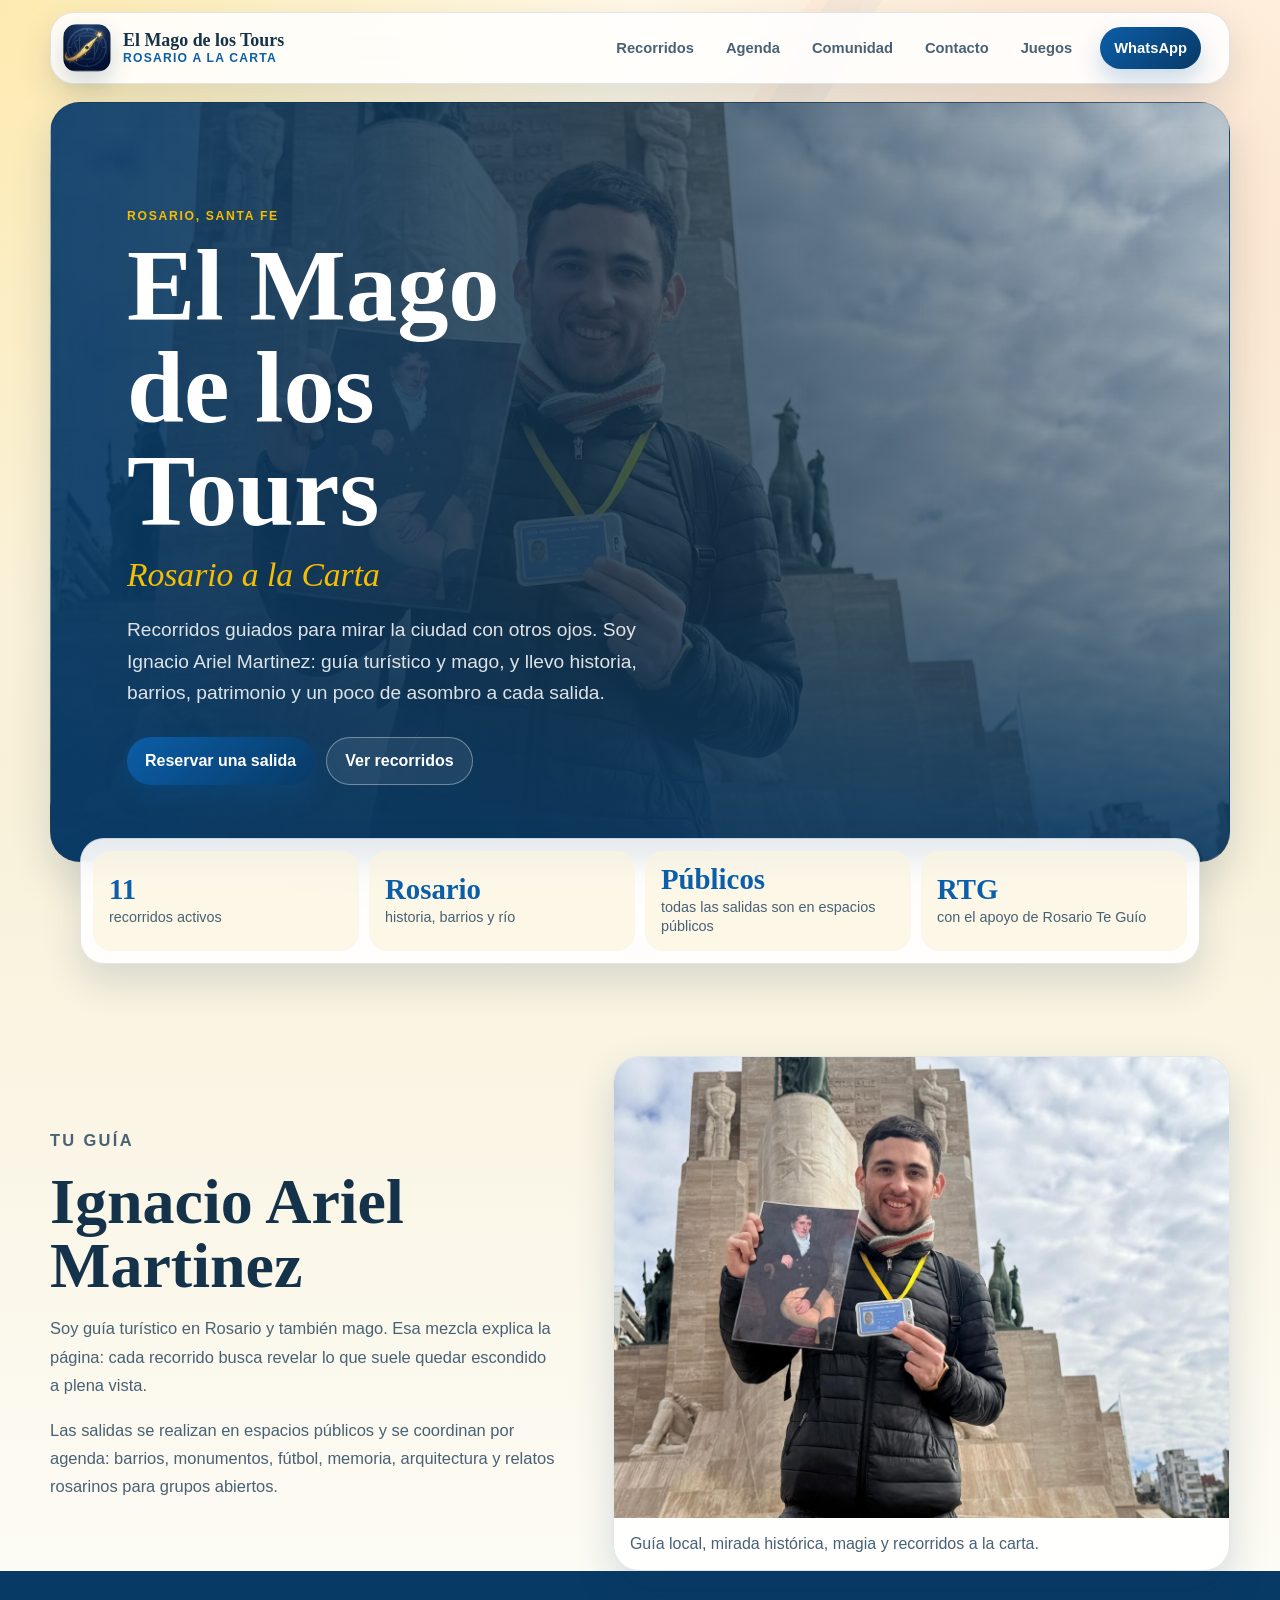
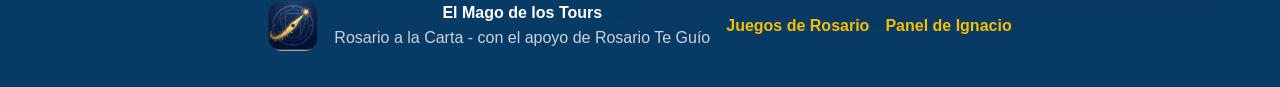
==== commit f1c92573: "Cuarta tanda" ====
--- a/index.html
+++ b/index.html
@@ -39,6 +39,9 @@
         <a class="site-button site-button--small" href="https://wa.me/5493413504208?text=Hola%20Ignacio%2C%20quiero%20consultar%20por%20un%20recorrido%20guiado%20en%20Rosario." target="_blank" rel="noopener">
             WhatsApp
         </a>
+        <button class="site-button site-button--small site-button--light install-button" id="install-app-btn" type="button" hidden>
+            Instalar app
+        </button>
     </header>
 
     <main>
@@ -115,8 +118,8 @@
                         <span><strong>$10.000 ARS</strong> 1 hora</span>
                         <span><strong>$15.000 ARS</strong> 2 horas</span>
                         <span><strong>$20.000 ARS</strong> 3 horas</span>
-                        <span><strong>USD 10 / EUR 10</strong> 1 hora</span>
-                        <span><strong>USD 13 / EUR 15</strong> 2 horas</span>
+                        <span><strong>10 dólares / 10 euros</strong> 1 hora</span>
+                        <span><strong>13 dólares / 15 euros</strong> 2 horas</span>
                         <span><strong>3 horas</strong> referencia internacional a confirmar</span>
                     </div>
                 </div>
@@ -310,6 +313,8 @@
                 <div class="stacked-panel">
                     <form class="booking-form" id="booking-form">
                         <p class="site-eyebrow">Inscripción</p>
+                        <input id="booking-agenda-id" name="agendaId" type="hidden">
+                        <p class="form-feedback" id="selected-agenda-feedback" aria-live="polite"></p>
                         <label>
                             Nombre
                             <input id="booking-name" name="name" type="text" autocomplete="name" required>
@@ -361,8 +366,8 @@
                                 <option value="1 hora - $10.000 ARS por persona">1 hora - $10.000 ARS por persona</option>
                                 <option value="2 horas - $15.000 ARS por persona">2 horas - $15.000 ARS por persona</option>
                                 <option value="3 horas - $20.000 ARS por persona">3 horas - $20.000 ARS por persona</option>
-                                <option value="Referencia internacional: USD 10 / EUR 10">Referencia internacional: USD 10 / EUR 10</option>
-                                <option value="Referencia internacional: USD 13 / EUR 15">Referencia internacional: USD 13 / EUR 15</option>
+                                <option value="Referencia internacional: 10 dólares / 10 euros">Referencia internacional: 10 dólares / 10 euros</option>
+                                <option value="Referencia internacional: 13 dólares / 15 euros">Referencia internacional: 13 dólares / 15 euros</option>
                             </select>
                         </label>
                         <label>
--- a/style.css
+++ b/style.css
@@ -1293,7 +1293,7 @@
     margin: 12px auto 0;
     padding: 10px 12px;
     display: grid;
-    grid-template-columns: minmax(220px, 1fr) auto auto;
+    grid-template-columns: minmax(220px, 1fr) auto auto auto;
     align-items: center;
     gap: 16px;
     border: 1px solid rgba(20, 50, 74, 0.12);
@@ -1301,6 +1301,10 @@
     background: rgba(255, 255, 255, 0.86);
     box-shadow: 0 14px 34px rgba(11, 52, 89, 0.12);
     backdrop-filter: blur(14px);
+}
+
+.install-button[hidden] {
+    display: none;
 }
 
 .brand-mark {
@@ -1937,6 +1941,13 @@
     line-height: 1.35;
 }
 
+.form-hint {
+    margin: 0;
+    color: rgba(20, 50, 74, 0.72);
+    font-size: 0.95rem;
+    line-height: 1.45;
+}
+
 .site-footer {
     display: flex;
     align-items: center;
